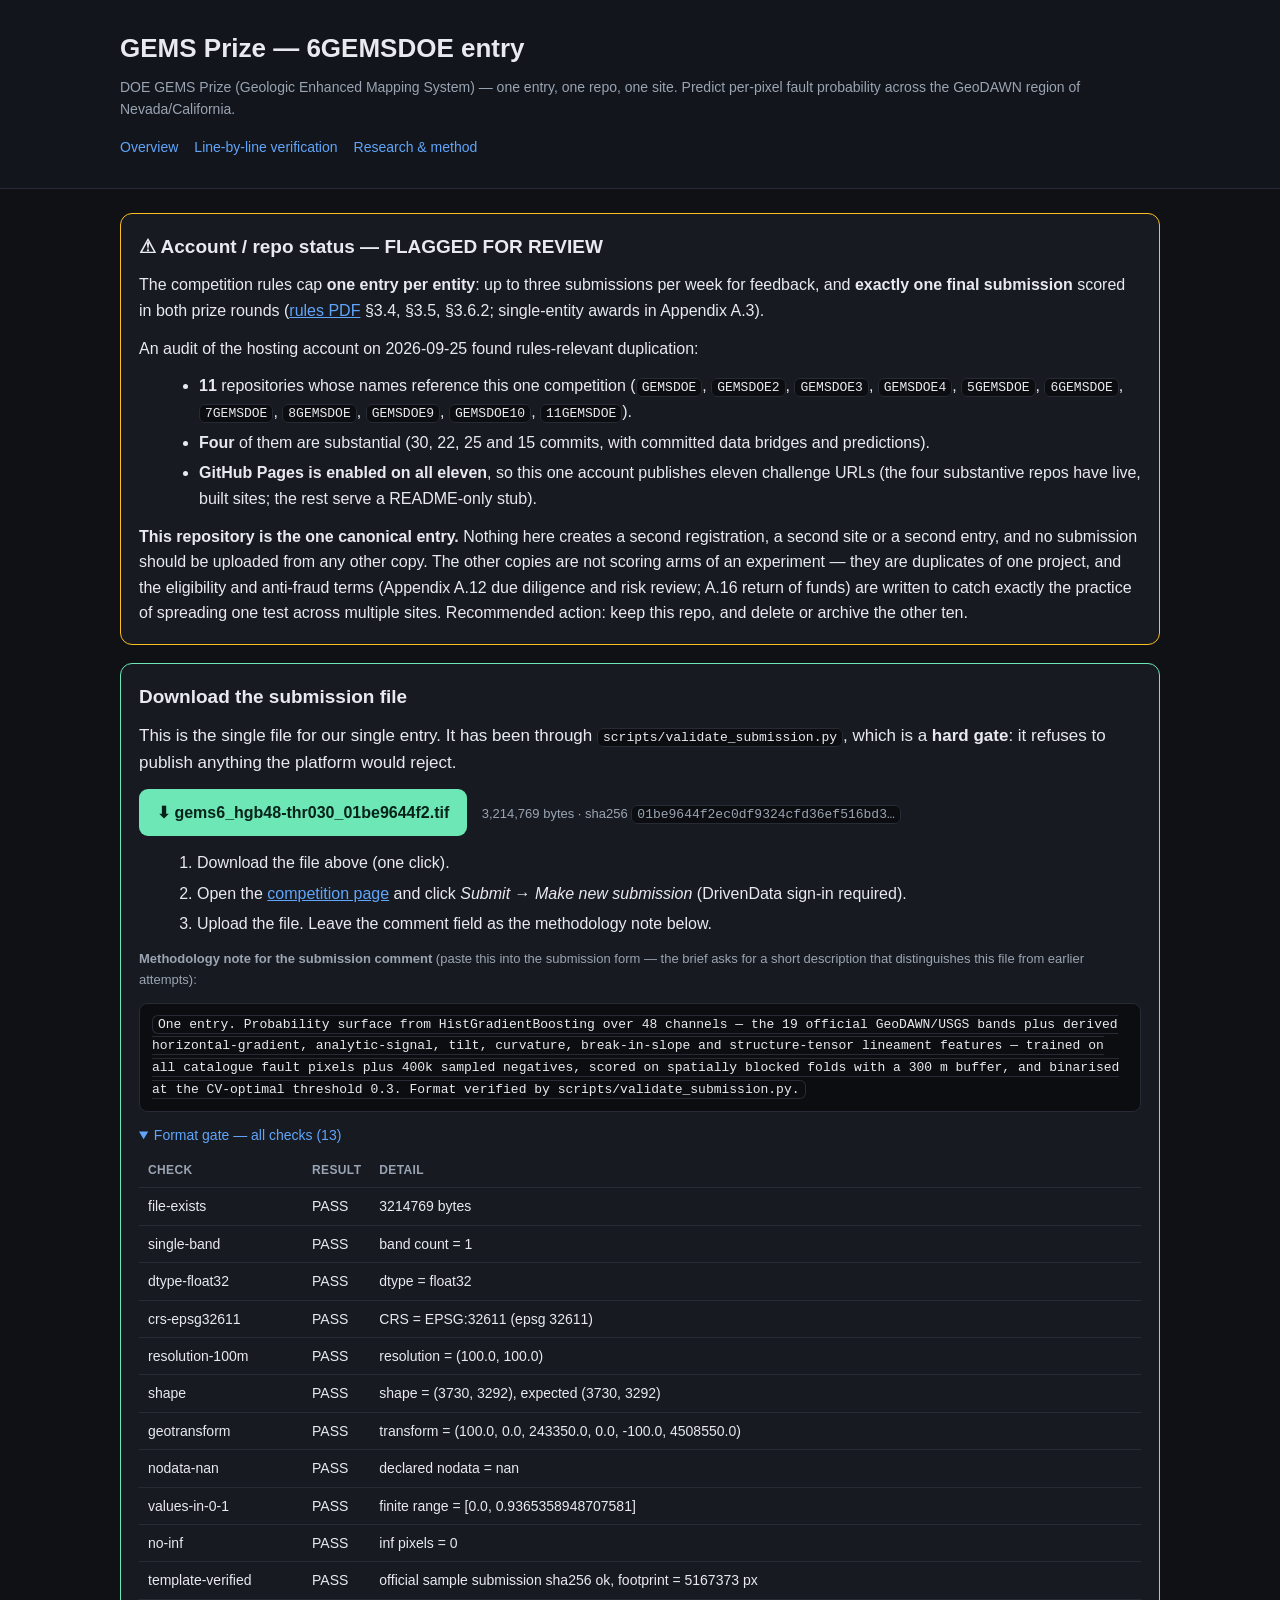
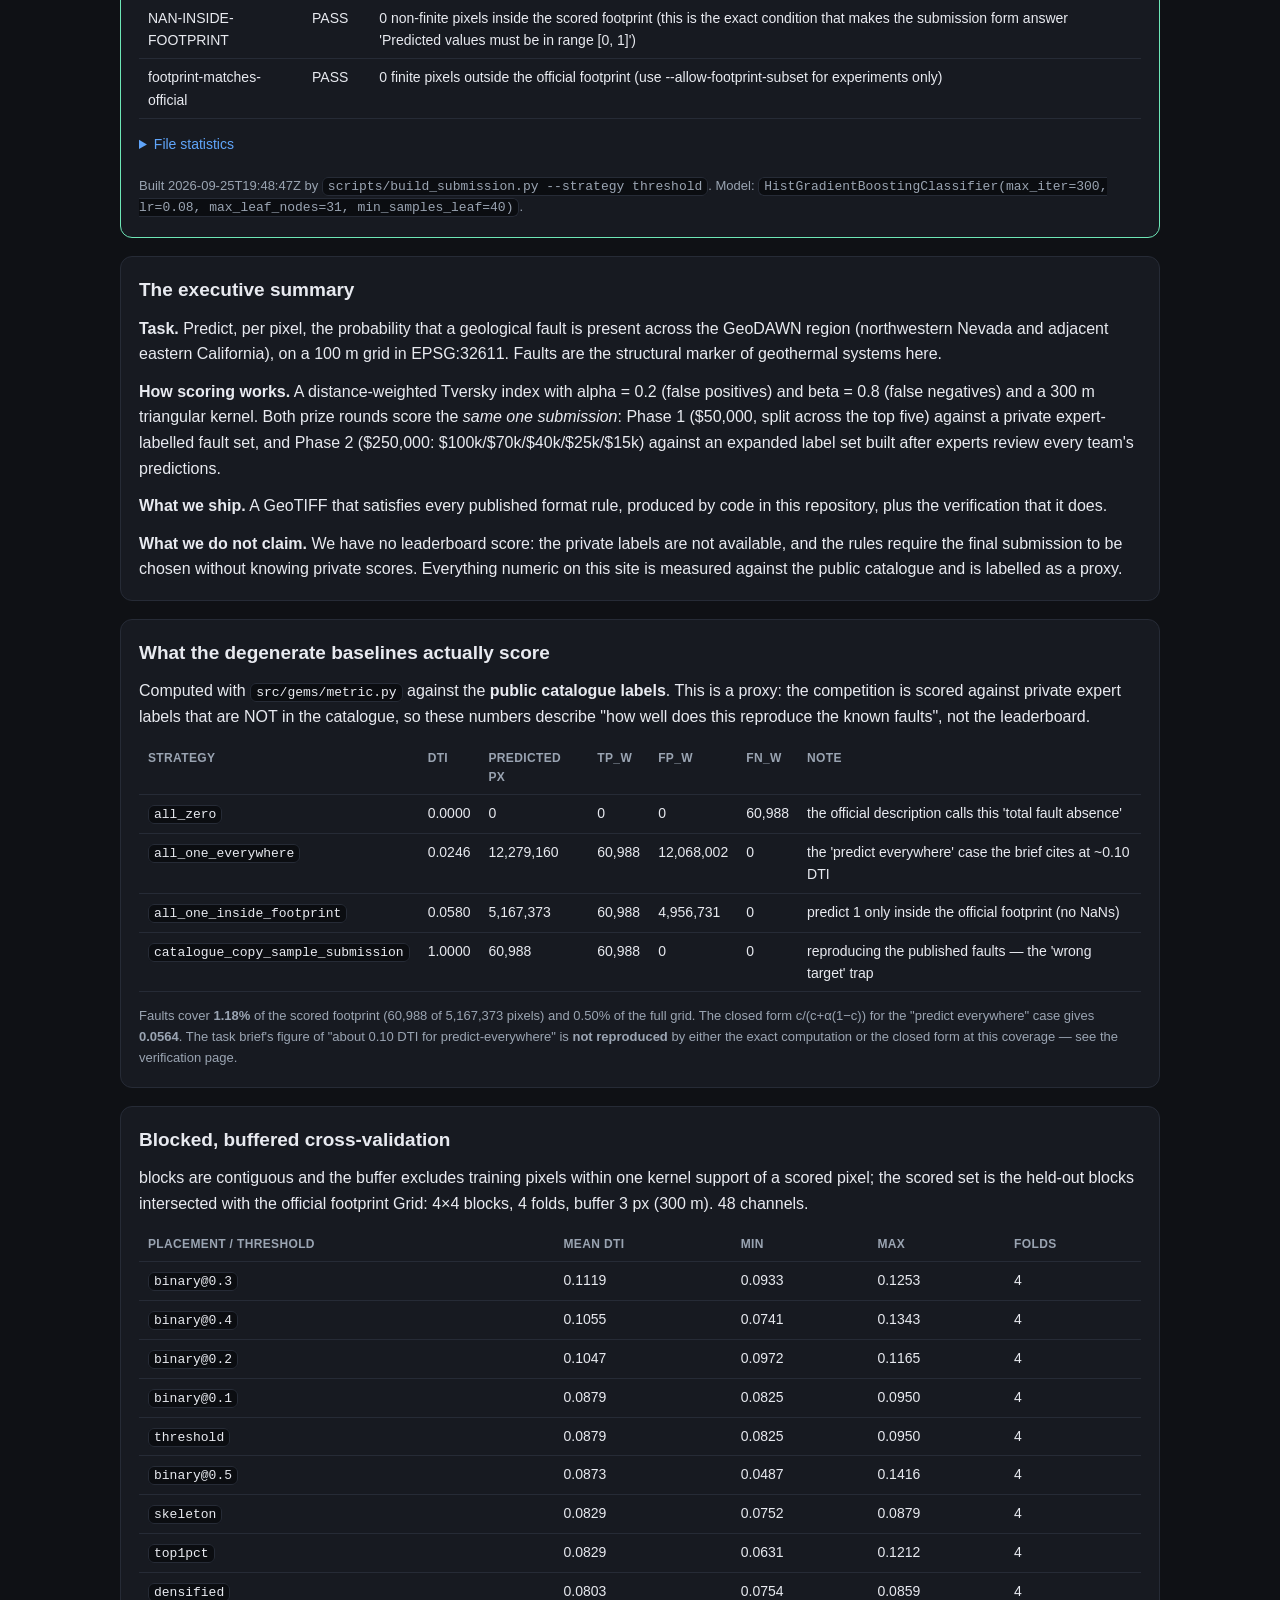
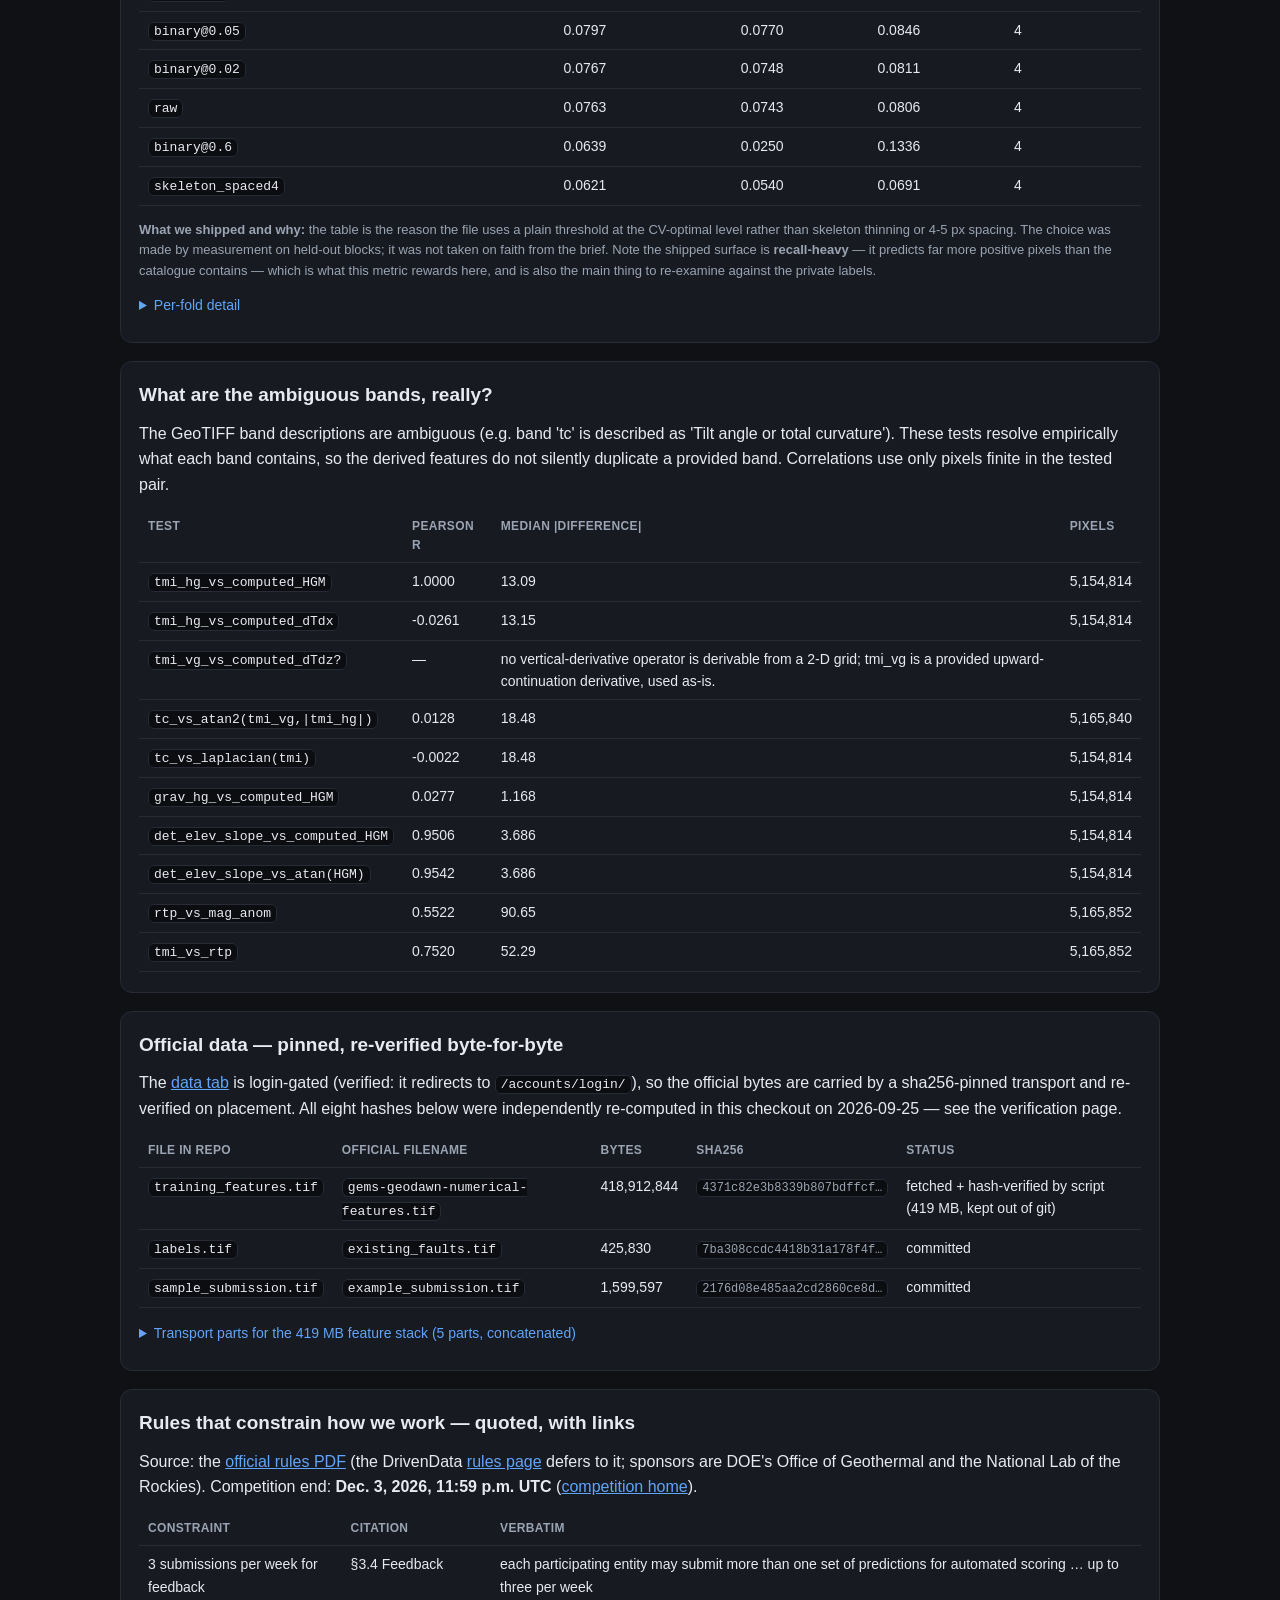
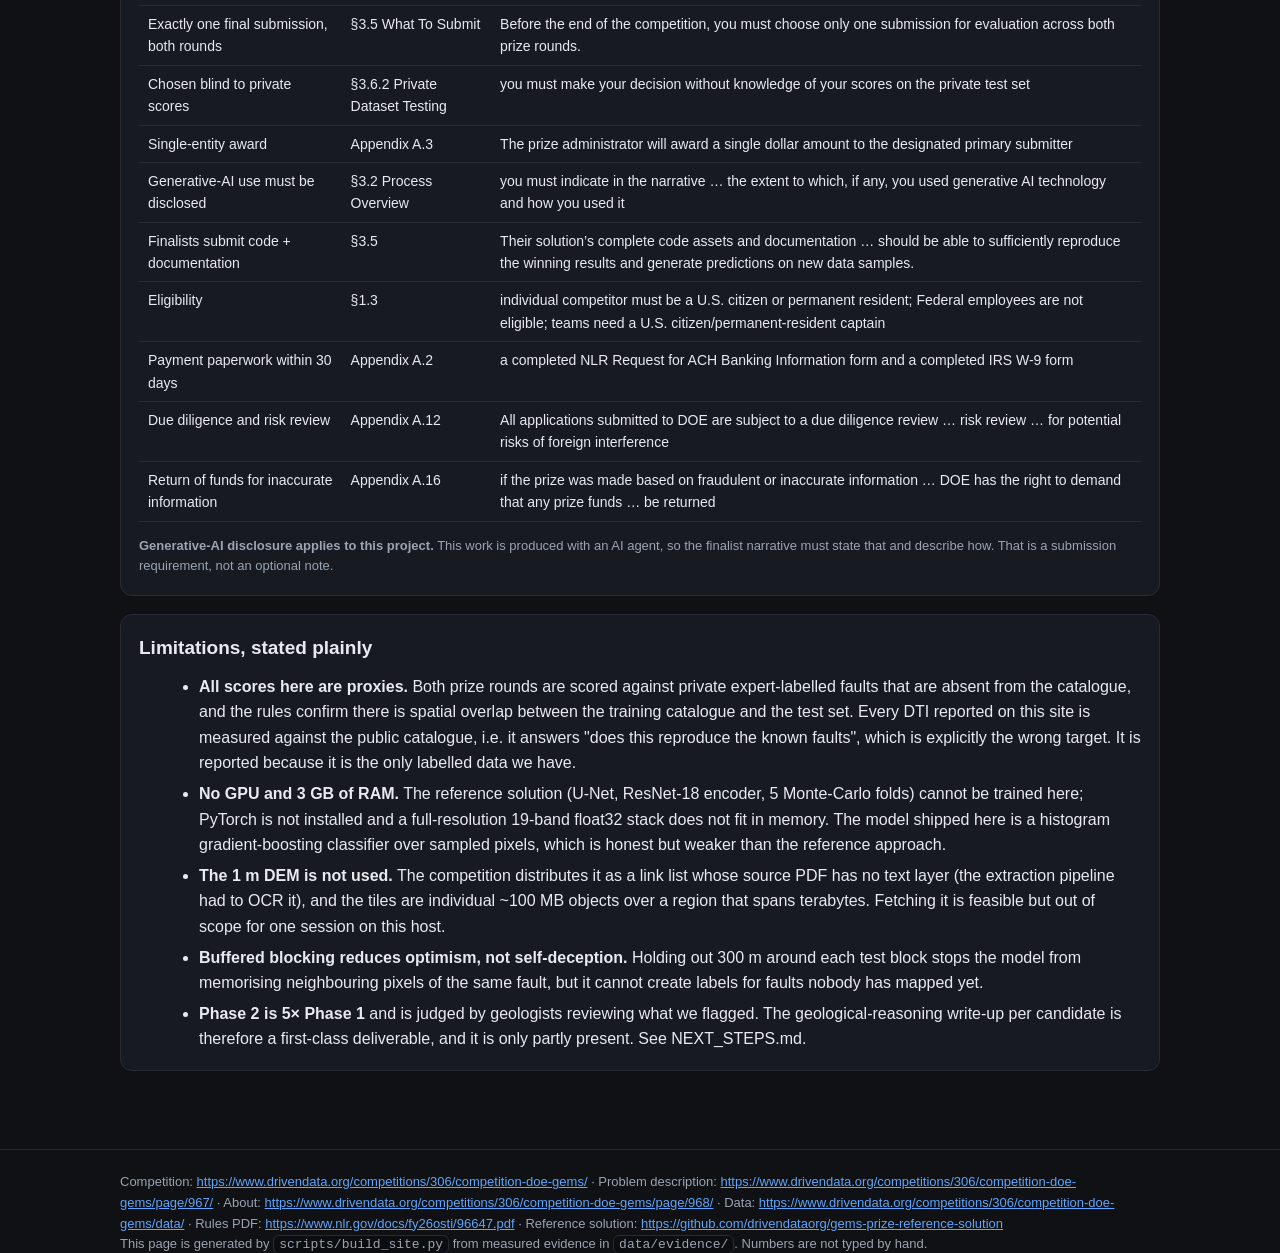
==== index.html @ 50b190d0 "Build the single canonical GEMS entry: gate, metric, features, submission, site Everything here is m" ====
<!doctype html>
<html lang="en"><head><meta charset="utf-8">
<meta name="viewport" content="width=device-width,initial-scale=1">
<title>GEMS Prize — 6GEMSDOE entry</title>
<link rel="stylesheet" href="assets/style.css">
</head><body>
<header><div class="wrap">
<h1>GEMS Prize — 6GEMSDOE entry</h1>
<div class="sub">DOE GEMS Prize (Geologic Enhanced Mapping System) —
one entry, one repo, one site. Predict per-pixel fault probability across the
GeoDAWN region of Nevada/California.</div>
<nav><a href="index.html" class="on">Overview</a><a href="verification.html">Line-by-line verification</a><a href="research.html">Research & method</a></nav>
</div></header>
<main><div class="wrap">

<div class="card flag">
  <h2>⚠ Account / repo status — FLAGGED FOR REVIEW</h2>
  <p>The competition rules cap <strong>one entry per entity</strong>: up to three
  submissions per week for feedback, and <strong>exactly one final submission</strong>
  scored in both prize rounds
  (<a href="https://www.nlr.gov/docs/fy26osti/96647.pdf">rules PDF</a> §3.4, §3.5,
  §3.6.2; single-entity awards in Appendix A.3).</p>
  <p>An audit of the hosting account on 2026-09-25 found rules-relevant duplication:</p>
  <ul>
    <li><strong>11</strong> repositories whose names reference this one competition
      (<code>GEMSDOE</code>, <code>GEMSDOE2</code>, <code>GEMSDOE3</code>,
      <code>GEMSDOE4</code>, <code>5GEMSDOE</code>, <code>6GEMSDOE</code>,
      <code>7GEMSDOE</code>, <code>8GEMSDOE</code>, <code>GEMSDOE9</code>,
      <code>GEMSDOE10</code>, <code>11GEMSDOE</code>).</li>
    <li><strong>Four</strong> of them are substantial (30, 22, 25 and 15 commits, with
      committed data bridges and predictions).</li>
    <li><strong>GitHub Pages is enabled on all eleven</strong>, so this one account
      publishes eleven challenge URLs (the four substantive repos have live, built
      sites; the rest serve a README-only stub).</li>
  </ul>
  <p><strong>This repository is the one canonical entry.</strong> Nothing here creates
  a second registration, a second site or a second entry, and no submission should be
  uploaded from any other copy. The other copies are not scoring arms of an experiment
  — they are duplicates of one project, and the eligibility and anti-fraud terms
  (Appendix A.12 due diligence and risk review; A.16 return of funds) are written to
  catch exactly the practice of spreading one test across multiple sites. Recommended
  action: keep this repo, and delete or archive the other ten.</p>
</div>
<div class="card hero-card">
  <h2>Download the submission file</h2>
  <p class="lead">This is the single file for our single entry. It has been through
  <code>scripts/validate_submission.py</code>, which is a <strong>hard gate</strong>:
  it refuses to publish anything the platform would reject.</p>
  <p class="file">
    <a class="download" href="downloads/gems6_hgb48-thr030_01be9644f2.tif" download>⬇ gems6_hgb48-thr030_01be9644f2.tif</a>
    <span class="meta">3,214,769 bytes · sha256 <code>01be9644f2ec0df9324cfd36ef516bd3…</code></span>
  </p>
  <ol class="steps">
    <li>Download the file above (one click).</li>
    <li>Open the <a href="https://www.drivendata.org/competitions/306/competition-doe-gems/" rel="noopener">competition page</a> and click
        <em>Submit</em> → <em>Make new submission</em> (DrivenData sign-in required).</li>
    <li>Upload the file. Leave the comment field as the methodology note below.</li>
  </ol>
  <p class="note"><strong>Methodology note for the submission comment</strong> (paste
    this into the submission form — the brief asks for a short description that
    distinguishes this file from earlier attempts):</p>
  <p class="methodnote"><code>One entry. Probability surface from
    HistGradientBoosting over 48 channels — the 19 official
    GeoDAWN/USGS bands plus derived horizontal-gradient, analytic-signal, tilt,
    curvature, break-in-slope and structure-tensor lineament features — trained on all
    catalogue fault pixels plus 400k sampled negatives, scored on spatially blocked
    folds with a 300 m buffer, and binarised at the CV-optimal threshold
    0.3. Format verified by scripts/validate_submission.py.</code></p>
  <details open><summary>Format gate — all checks (13)</summary>
    <table class=""><thead><tr><th>Check</th><th>Result</th><th>Detail</th></tr></thead><tbody><tr><td>file-exists</td><td>PASS</td><td>3214769 bytes</td></tr><tr><td>single-band</td><td>PASS</td><td>band count = 1</td></tr><tr><td>dtype-float32</td><td>PASS</td><td>dtype = float32</td></tr><tr><td>crs-epsg32611</td><td>PASS</td><td>CRS = EPSG:32611 (epsg 32611)</td></tr><tr><td>resolution-100m</td><td>PASS</td><td>resolution = (100.0, 100.0)</td></tr><tr><td>shape</td><td>PASS</td><td>shape = (3730, 3292), expected (3730, 3292)</td></tr><tr><td>geotransform</td><td>PASS</td><td>transform = (100.0, 0.0, 243350.0, 0.0, -100.0, 4508550.0)</td></tr><tr><td>nodata-nan</td><td>PASS</td><td>declared nodata = nan</td></tr><tr><td>values-in-0-1</td><td>PASS</td><td>finite range = [0.0, 0.9365358948707581]</td></tr><tr><td>no-inf</td><td>PASS</td><td>inf pixels = 0</td></tr><tr><td>template-verified</td><td>PASS</td><td>official sample submission sha256 ok, footprint = 5167373 px</td></tr><tr><td>NAN-INSIDE-FOOTPRINT</td><td>PASS</td><td>0 non-finite pixels inside the scored footprint (this is the exact condition that makes the submission form answer &#x27;Predicted values must be in range [0, 1]&#x27;)</td></tr><tr><td>footprint-matches-official</td><td>PASS</td><td>0 finite pixels outside the official footprint (use --allow-footprint-subset for experiments only)</td></tr></tbody></table>
  </details>
  <details><summary>File statistics</summary><table class=""><thead><tr><th>Statistic</th><th>Value</th></tr></thead><tbody><tr><td>total pixels</td><td>12279160</td></tr><tr><td>finite pixels</td><td>5167373</td></tr><tr><td>nan pixels</td><td>7111787</td></tr><tr><td>inf pixels</td><td>0</td></tr><tr><td>finite min</td><td>0.0</td></tr><tr><td>finite max</td><td>0.9365358948707581</td></tr><tr><td>positive pixels</td><td>370752</td></tr><tr><td>nan inside footprint</td><td>0</td></tr><tr><td>finite outside footprint</td><td>0</td></tr></tbody></table></details>
  <p class="note">Built 2026-09-25T19:48:47Z by
     <code>scripts/build_submission.py --strategy threshold</code>.
     Model: <code>HistGradientBoostingClassifier(max_iter=300, lr=0.08, max_leaf_nodes=31, min_samples_leaf=40)</code>.</p>
</div>
<div class="card">
  <h2>The executive summary</h2>
  <p><strong>Task.</strong> Predict, per pixel, the probability that a geological
  fault is present across the GeoDAWN region (northwestern Nevada and adjacent
  eastern California), on a 100 m grid in EPSG:32611. Faults are the structural
  marker of geothermal systems here.</p>
  <p><strong>How scoring works.</strong> A distance-weighted Tversky index with
  alpha = 0.2 (false positives) and beta = 0.8 (false negatives) and a 300 m
  triangular kernel. Both prize rounds score the <em>same one submission</em>:
  Phase 1 ($50,000, split across the top five) against a private expert-labelled
  fault set, and Phase 2 ($250,000: $100k/$70k/$40k/$25k/$15k) against an expanded
  label set built after experts review every team's predictions.</p>
  <p><strong>What we ship.</strong> A GeoTIFF that satisfies every published format
  rule, produced by code in this repository, plus the verification that it does.</p>
  <p><strong>What we do not claim.</strong> We have no leaderboard score: the
  private labels are not available, and the rules require the final submission to be
  chosen without knowing private scores. Everything numeric on this site is measured
  against the public catalogue and is labelled as a proxy.</p>
</div>
<div class="card">
  <h2>What the degenerate baselines actually score</h2>
  <p>Computed with <code>src/gems/metric.py</code> against the <strong>public
  catalogue labels</strong>. This is a proxy: the competition is scored against
  private expert labels that are NOT in the catalogue, so these numbers describe
  "how well does this reproduce the known faults", not the leaderboard.</p>
  <table class=""><thead><tr><th>Strategy</th><th>DTI</th><th>Predicted px</th><th>TP_w</th><th>FP_w</th><th>FN_w</th><th>Note</th></tr></thead><tbody><tr><td><code>all_zero</code></td><td>0.0000</td><td>0</td><td>0</td><td>0</td><td>60,988</td><td>the official description calls this &#x27;total fault absence&#x27;</td></tr><tr><td><code>all_one_everywhere</code></td><td>0.0246</td><td>12,279,160</td><td>60,988</td><td>12,068,002</td><td>0</td><td>the &#x27;predict everywhere&#x27; case the brief cites at ~0.10 DTI</td></tr><tr><td><code>all_one_inside_footprint</code></td><td>0.0580</td><td>5,167,373</td><td>60,988</td><td>4,956,731</td><td>0</td><td>predict 1 only inside the official footprint (no NaNs)</td></tr><tr><td><code>catalogue_copy_sample_submission</code></td><td>1.0000</td><td>60,988</td><td>60,988</td><td>0</td><td>0</td><td>reproducing the published faults — the &#x27;wrong target&#x27; trap</td></tr></tbody></table>
  <p class="note">Faults cover <strong>1.18%</strong> of the
  scored footprint (60,988 of 5,167,373 pixels)
  and 0.50% of the full grid.
  The closed form c/(c+α(1−c)) for the "predict everywhere" case gives <strong>0.0564</strong>.
  The task brief's figure of "about 0.10 DTI for predict-everywhere" is
  <strong>not reproduced</strong> by either the exact computation or the closed
  form at this coverage — see the verification page.</p>
</div>
<div class="card">
  <h2>Blocked, buffered cross-validation</h2>
  <p>blocks are contiguous and the buffer excludes training pixels within one kernel support of a scored pixel; the scored set is the held-out blocks intersected with the official footprint Grid: 4×4 blocks,
  4 folds, buffer 3 px
  (300 m). 48 channels.</p>
  <table class=""><thead><tr><th>Placement / threshold</th><th>mean DTI</th><th>min</th><th>max</th><th>folds</th></tr></thead><tbody><tr><td><code>binary@0.3</code></td><td>0.1119</td><td>0.0933</td><td>0.1253</td><td>4</td></tr><tr><td><code>binary@0.4</code></td><td>0.1055</td><td>0.0741</td><td>0.1343</td><td>4</td></tr><tr><td><code>binary@0.2</code></td><td>0.1047</td><td>0.0972</td><td>0.1165</td><td>4</td></tr><tr><td><code>binary@0.1</code></td><td>0.0879</td><td>0.0825</td><td>0.0950</td><td>4</td></tr><tr><td><code>threshold</code></td><td>0.0879</td><td>0.0825</td><td>0.0950</td><td>4</td></tr><tr><td><code>binary@0.5</code></td><td>0.0873</td><td>0.0487</td><td>0.1416</td><td>4</td></tr><tr><td><code>skeleton</code></td><td>0.0829</td><td>0.0752</td><td>0.0879</td><td>4</td></tr><tr><td><code>top1pct</code></td><td>0.0829</td><td>0.0631</td><td>0.1212</td><td>4</td></tr><tr><td><code>densified</code></td><td>0.0803</td><td>0.0754</td><td>0.0859</td><td>4</td></tr><tr><td><code>binary@0.05</code></td><td>0.0797</td><td>0.0770</td><td>0.0846</td><td>4</td></tr><tr><td><code>binary@0.02</code></td><td>0.0767</td><td>0.0748</td><td>0.0811</td><td>4</td></tr><tr><td><code>raw</code></td><td>0.0763</td><td>0.0743</td><td>0.0806</td><td>4</td></tr><tr><td><code>binary@0.6</code></td><td>0.0639</td><td>0.0250</td><td>0.1336</td><td>4</td></tr><tr><td><code>skeleton_spaced4</code></td><td>0.0621</td><td>0.0540</td><td>0.0691</td><td>4</td></tr></tbody></table>
  <p class="note"><strong>What we shipped and why:</strong> the table is the reason
  the file uses a plain threshold at the CV-optimal level rather than skeleton
  thinning or 4-5 px spacing. The choice was made by measurement on held-out blocks;
  it was not taken on faith from the brief. Note the shipped surface is
  <strong>recall-heavy</strong> — it predicts far more positive pixels than the
  catalogue contains — which is what this metric rewards here, and is also the main
  thing to re-examine against the private labels.</p>
  <details><summary>Per-fold detail</summary>
  <table class=""><thead><tr><th>Fold</th><th>Train positives</th><th>Scored px</th><th>Scored positives</th><th>Best DTI</th><th>Seconds</th></tr></thead><tbody><tr><td>0</td><td>48,484</td><td>929,173</td><td>12,426</td><td>0.1059</td><td>71.1</td></tr><tr><td>1</td><td>34,354</td><td>2,083,992</td><td>26,366</td><td>0.0984</td><td>83.8</td></tr><tr><td>2</td><td>43,950</td><td>1,519,181</td><td>16,847</td><td>0.1253</td><td>76.9</td></tr><tr><td>3</td><td>55,612</td><td>635,027</td><td>5,349</td><td>0.1416</td><td>58.9</td></tr></tbody></table>
  </details>
</div>
<div class="card">
  <h2>What are the ambiguous bands, really?</h2>
  <p>The GeoTIFF band descriptions are ambiguous (e.g. band &#x27;tc&#x27; is described as &#x27;Tilt angle or total curvature&#x27;). These tests resolve empirically what each band contains, so the derived features do not silently duplicate a provided band. Correlations use only pixels finite in the tested pair.</p>
  <table class=""><thead><tr><th>Test</th><th>Pearson r</th><th>Median |difference|</th><th>Pixels</th></tr></thead><tbody><tr><td><code>tmi_hg_vs_computed_HGM</code></td><td>1.0000</td><td>13.09</td><td>5,154,814</td></tr><tr><td><code>tmi_hg_vs_computed_dTdx</code></td><td>-0.0261</td><td>13.15</td><td>5,154,814</td></tr><tr><td><code>tmi_vg_vs_computed_dTdz?</code></td><td>—</td><td>no vertical-derivative operator is derivable from a 2-D grid; tmi_vg is a provided upward-continuation derivative, used as-is.</td><td></td></tr><tr><td><code>tc_vs_atan2(tmi_vg,|tmi_hg|)</code></td><td>0.0128</td><td>18.48</td><td>5,165,840</td></tr><tr><td><code>tc_vs_laplacian(tmi)</code></td><td>-0.0022</td><td>18.48</td><td>5,154,814</td></tr><tr><td><code>grav_hg_vs_computed_HGM</code></td><td>0.0277</td><td>1.168</td><td>5,154,814</td></tr><tr><td><code>det_elev_slope_vs_computed_HGM</code></td><td>0.9506</td><td>3.686</td><td>5,154,814</td></tr><tr><td><code>det_elev_slope_vs_atan(HGM)</code></td><td>0.9542</td><td>3.686</td><td>5,154,814</td></tr><tr><td><code>rtp_vs_mag_anom</code></td><td>0.5522</td><td>90.65</td><td>5,165,852</td></tr><tr><td><code>tmi_vs_rtp</code></td><td>0.7520</td><td>52.29</td><td>5,165,852</td></tr></tbody></table>
</div>
<div class="card">
  <h2>Official data — pinned, re-verified byte-for-byte</h2>
  <p>The <a href="https://www.drivendata.org/competitions/306/competition-doe-gems/data/" rel="noopener">data tab</a> is login-gated (verified:
  it redirects to <code>/accounts/login/</code>), so the official bytes are carried
  by a sha256-pinned transport and re-verified on placement. All eight hashes below
  were independently re-computed in this checkout on 2026-09-25 — see the
  verification page.</p>
  <table class=""><thead><tr><th>File in repo</th><th>Official filename</th><th>Bytes</th><th>sha256</th><th>Status</th></tr></thead><tbody><tr><td><code>training_features.tif</code></td><td><code>gems-geodawn-numerical-features.tif</code></td><td>418,912,844</td><td><code class='hash'>4371c82e3b8339b807bdffcf…</code></td><td>fetched + hash-verified by script (419 MB, kept out of git)</td></tr><tr><td><code>labels.tif</code></td><td><code>existing_faults.tif</code></td><td>425,830</td><td><code class='hash'>7ba308ccdc4418b31a178f4f…</code></td><td>committed</td></tr><tr><td><code>sample_submission.tif</code></td><td><code>example_submission.tif</code></td><td>1,599,597</td><td><code class='hash'>2176d08e485aa2cd2860ce8d…</code></td><td>committed</td></tr></tbody></table>
  <details><summary>Transport parts for the 419 MB feature stack (5 parts, concatenated)</summary>
    <ul><li><code>part-000</code> 94,371,840 B <code class='hash'>0a330f8951af6c92…</code></li><li><code>part-001</code> 94,371,840 B <code class='hash'>3c98037b2c997e3b…</code></li><li><code>part-002</code> 94,371,840 B <code class='hash'>c375c4dbc40c59bb…</code></li><li><code>part-003</code> 94,371,840 B <code class='hash'>b164159e6d0cb259…</code></li><li><code>part-004</code> 41,425,484 B <code class='hash'>fa0a6f9c936fac1d…</code></li></ul>
  </details>
</div>
<div class="card">
  <h2>Rules that constrain how we work — quoted, with links</h2>
  <p>Source: the <a href="https://www.nlr.gov/docs/fy26osti/96647.pdf" rel="noopener">official rules PDF</a>
  (the DrivenData <a href="https://www.drivendata.org/competitions/306/competition-doe-gems/rules/" rel="noopener">rules page</a> defers to it;
  sponsors are DOE's Office of Geothermal and the National Lab of the Rockies).
  Competition end: <strong>Dec. 3, 2026, 11:59 p.m. UTC</strong>
  (<a href="https://www.drivendata.org/competitions/306/competition-doe-gems/" rel="noopener">competition home</a>).</p>
  <table class=""><thead><tr><th>Constraint</th><th>Citation</th><th>Verbatim</th></tr></thead><tbody><tr><td>3 submissions per week for feedback</td><td>§3.4 Feedback</td><td>each participating entity may submit more than one set of predictions for automated scoring … up to three per week</td></tr><tr><td>Exactly one final submission, both rounds</td><td>§3.5 What To Submit</td><td>Before the end of the competition, you must choose only one submission for evaluation across both prize rounds.</td></tr><tr><td>Chosen blind to private scores</td><td>§3.6.2 Private Dataset Testing</td><td>you must make your decision without knowledge of your scores on the private test set</td></tr><tr><td>Single-entity award</td><td>Appendix A.3</td><td>The prize administrator will award a single dollar amount to the designated primary submitter</td></tr><tr><td>Generative-AI use must be disclosed</td><td>§3.2 Process Overview</td><td>you must indicate in the narrative … the extent to which, if any, you used generative AI technology and how you used it</td></tr><tr><td>Finalists submit code + documentation</td><td>§3.5</td><td>Their solution’s complete code assets and documentation … should be able to sufficiently reproduce the winning results and generate predictions on new data samples.</td></tr><tr><td>Eligibility</td><td>§1.3</td><td>individual competitor must be a U.S. citizen or permanent resident; Federal employees are not eligible; teams need a U.S. citizen/permanent-resident captain</td></tr><tr><td>Payment paperwork within 30 days</td><td>Appendix A.2</td><td>a completed NLR Request for ACH Banking Information form and a completed IRS W-9 form</td></tr><tr><td>Due diligence and risk review</td><td>Appendix A.12</td><td>All applications submitted to DOE are subject to a due diligence review … risk review … for potential risks of foreign interference</td></tr><tr><td>Return of funds for inaccurate information</td><td>Appendix A.16</td><td>if the prize was made based on fraudulent or inaccurate information … DOE has the right to demand that any prize funds … be returned</td></tr></tbody></table>
  <p class="note"><strong>Generative-AI disclosure applies to this project.</strong>
  This work is produced with an AI agent, so the finalist narrative must state that and
  describe how. That is a submission requirement, not an optional note.</p>
</div>
<div class="card">
  <h2>Limitations, stated plainly</h2>
  <ul>
    <li><strong>All scores here are proxies.</strong> Both prize rounds are scored
      against private expert-labelled faults that are absent from the catalogue, and
      the rules confirm there is spatial overlap between the training catalogue and the
      test set. Every DTI reported on this site is measured against the public
      catalogue, i.e. it answers "does this reproduce the known faults", which is
      explicitly the wrong target. It is reported because it is the only labelled data
      we have.</li>
    <li><strong>No GPU and 3 GB of RAM.</strong> The reference solution (U-Net,
      ResNet-18 encoder, 5 Monte-Carlo folds) cannot be trained here; PyTorch is not
      installed and a full-resolution 19-band float32 stack does not fit in memory.
      The model shipped here is a histogram gradient-boosting classifier over
      sampled pixels, which is honest but weaker than the reference approach.</li>
    <li><strong>The 1 m DEM is not used.</strong> The competition distributes it as a
      link list whose source PDF has no text layer (the extraction pipeline had to OCR
      it), and the tiles are individual ~100 MB objects over a region that spans
      terabytes. Fetching it is feasible but out of scope for one session on this host.</li>
    <li><strong>Buffered blocking reduces optimism, not self-deception.</strong>
      Holding out 300 m around each test block stops the model from memorising
      neighbouring pixels of the same fault, but it cannot create labels for faults
      nobody has mapped yet.</li>
    <li><strong>Phase 2 is 5× Phase 1</strong> and is judged by geologists reviewing
      what we flagged. The geological-reasoning write-up per candidate is therefore a
      first-class deliverable, and it is only partly present. See NEXT_STEPS.md.</li>
  </ul>
</div>
</div></main>
<footer><div class="wrap">
Competition: <a href="https://www.drivendata.org/competitions/306/competition-doe-gems/" rel="noopener">https://www.drivendata.org/competitions/306/competition-doe-gems/</a> · Problem description: <a href="https://www.drivendata.org/competitions/306/competition-doe-gems/page/967/" rel="noopener">https://www.drivendata.org/competitions/306/competition-doe-gems/page/967/</a> ·
About: <a href="https://www.drivendata.org/competitions/306/competition-doe-gems/page/968/" rel="noopener">https://www.drivendata.org/competitions/306/competition-doe-gems/page/968/</a> · Data: <a href="https://www.drivendata.org/competitions/306/competition-doe-gems/data/" rel="noopener">https://www.drivendata.org/competitions/306/competition-doe-gems/data/</a> ·
Rules PDF: <a href="https://www.nlr.gov/docs/fy26osti/96647.pdf" rel="noopener">https://www.nlr.gov/docs/fy26osti/96647.pdf</a> ·
Reference solution: <a href="https://github.com/drivendataorg/gems-prize-reference-solution" rel="noopener">https://github.com/drivendataorg/gems-prize-reference-solution</a>
<p>This page is generated by <code>scripts/build_site.py</code> from measured
evidence in <code>data/evidence/</code>. Numbers are not typed by hand.</p>
</div></footer></body></html>
---- assets/style.css ----
:root{--bg:#0f1115;--fg:#e8eaf0;--mut:#9aa4b2;--card:#171a21;--line:#262b36;
--acc:#6ee7b7;--acc2:#60a5fa;--warn:#fbbf24;--bad:#f87171}
*{box-sizing:border-box}
body{margin:0;background:var(--bg);color:var(--fg);font:16px/1.6 -apple-system,
BlinkMacSystemFont,"Segoe UI",Roboto,Helvetica,Arial,sans-serif}
header{padding:28px 20px;border-bottom:1px solid var(--line);background:#12151b}
.wrap{max-width:1080px;margin:0 auto;padding:0 20px}
h1{margin:0 0 6px;font-size:26px}
h2{font-size:19px;margin:0 0 10px}
h3{font-size:16px;margin:0 0 8px}
p{margin:0 0 12px}
.sub{color:var(--mut);font-size:14px}
nav a{color:var(--acc2);text-decoration:none;margin-right:16px;font-size:14px}
nav{margin-top:14px}
main{padding:24px 0 60px}
.card{background:var(--card);border:1px solid var(--line);border-radius:12px;
padding:18px 18px 6px;margin:0 0 18px}
.card.flag{border-color:var(--warn)}
.card.warn{border-color:var(--warn)}
.hero-card{border-color:var(--acc)}
.lead{font-size:17px}
a{color:var(--acc2)}
code{background:#0b0d11;border:1px solid var(--line);border-radius:6px;
padding:1px 5px;font-size:13px}
code.hash{font-size:12px;color:var(--mut)}
table{width:100%;border-collapse:collapse;margin:8px 0 14px;font-size:14px}
th,td{text-align:left;padding:7px 9px;border-bottom:1px solid var(--line);
vertical-align:top}
th{color:var(--mut);font-weight:600;font-size:12px;text-transform:uppercase;
letter-spacing:.03em}
tr:hover td{background:#1b1f27}
.download{display:inline-block;background:var(--acc);color:#06231a;font-weight:700;
padding:11px 18px;border-radius:9px;text-decoration:none;font-size:16px}
.download:hover{filter:brightness(1.08)}
.file{margin:10px 0 14px}
.meta{color:var(--mut);font-size:13px;margin-left:10px}
.steps{margin:0 0 12px 18px}
.steps li{margin:5px 0}
.note{color:var(--mut);font-size:13px}
.methodnote{background:#0b0d11;border:1px solid var(--line);border-radius:8px;
padding:10px 12px;font-size:13px}
details{margin:10px 0 14px}
summary{cursor:pointer;color:var(--acc2);font-size:14px;margin-bottom:6px}
ul{margin:0 0 12px 20px}
li{margin:5px 0}
footer{border-top:1px solid var(--line);padding:22px 20px;color:var(--mut);
font-size:13px}
.grid{display:grid;grid-template-columns:1fr 1fr;gap:18px}
@media(max-width:760px){.grid{grid-template-columns:1fr}}
.flagp{color:var(--warn)}
.ok{color:var(--acc)}
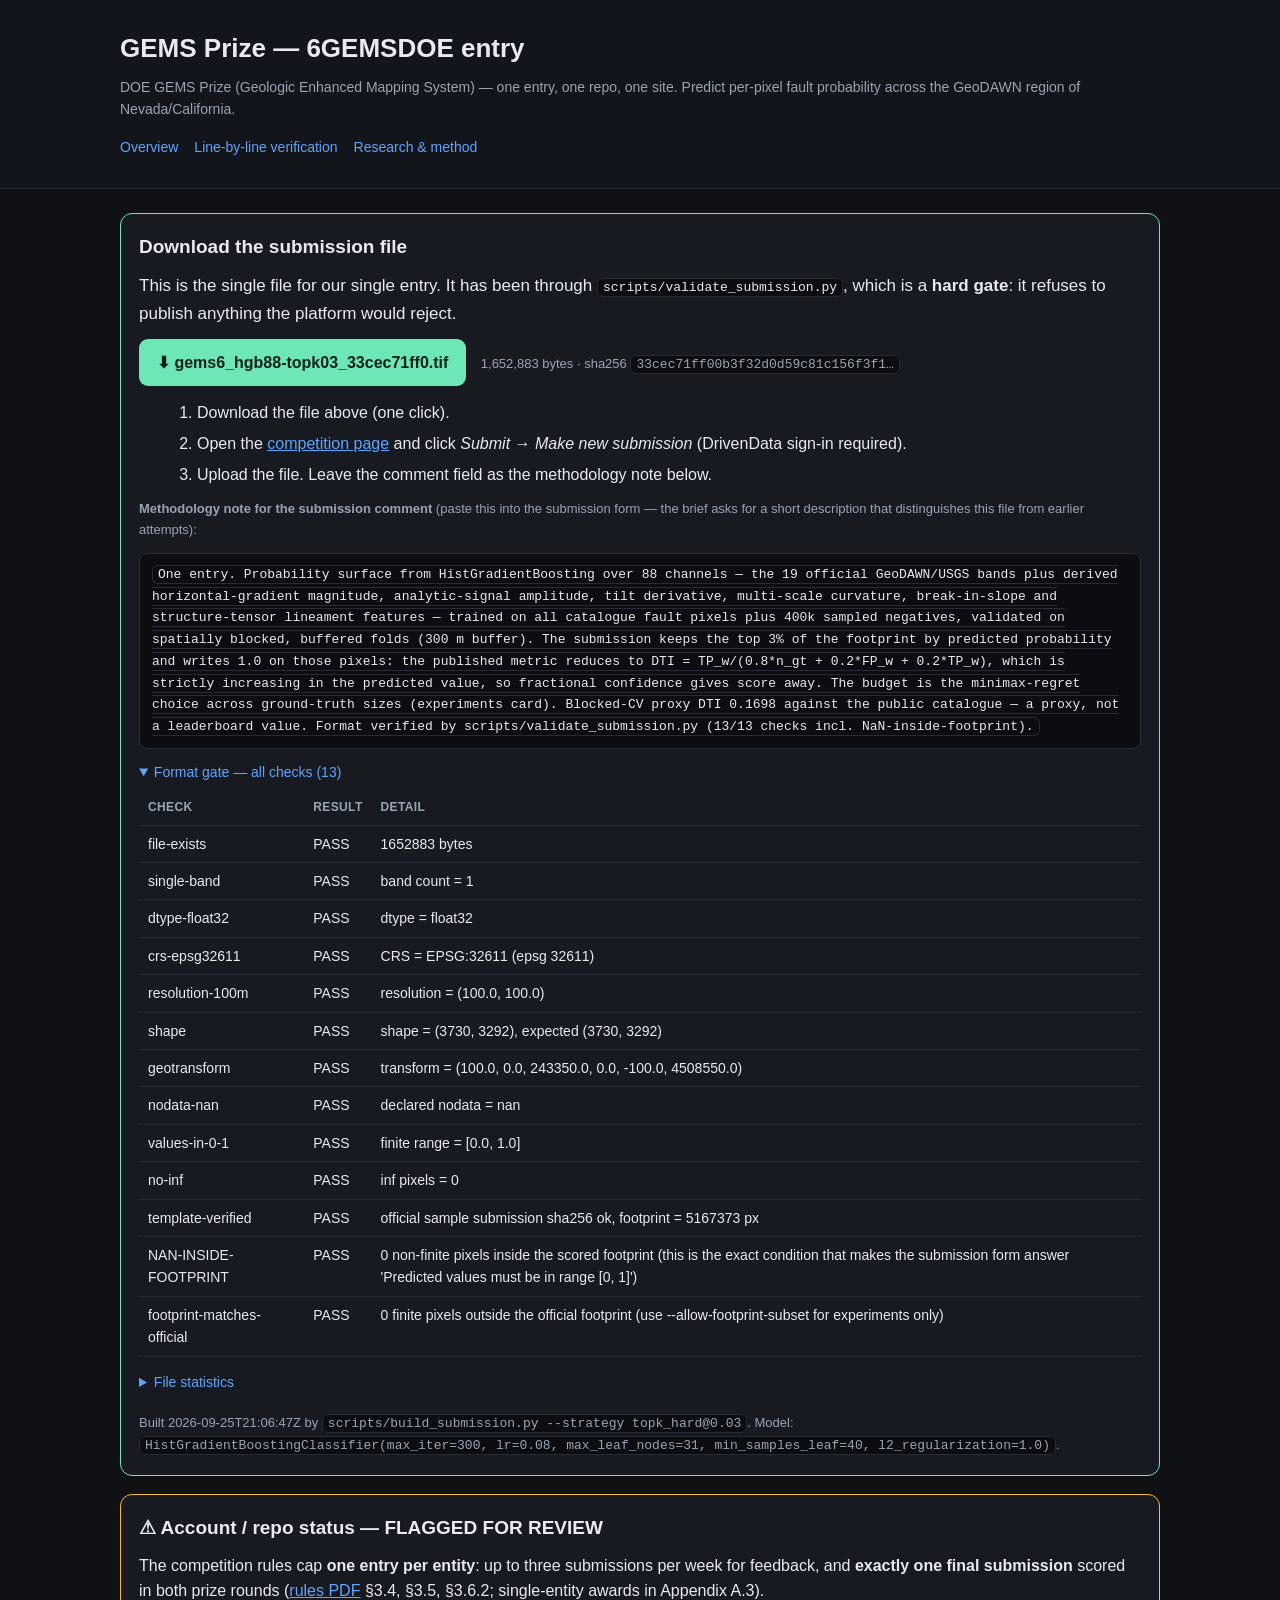
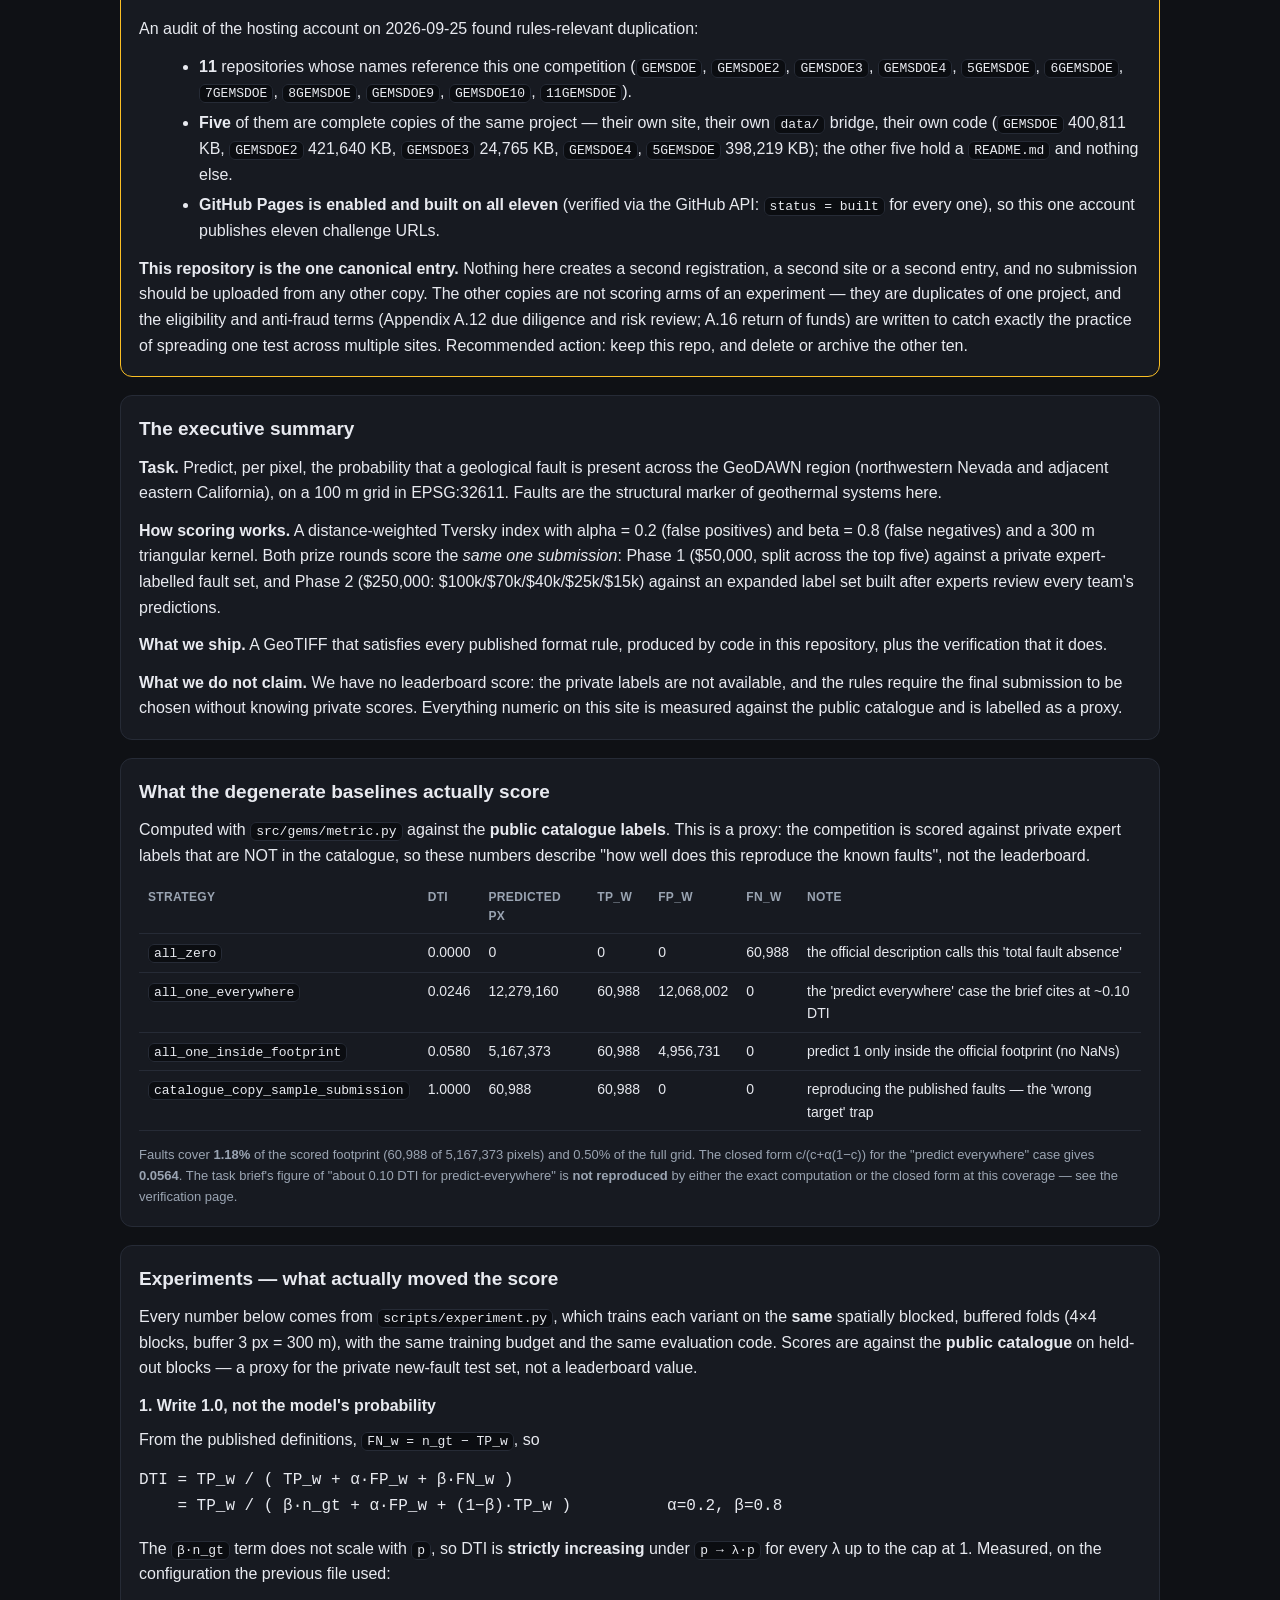
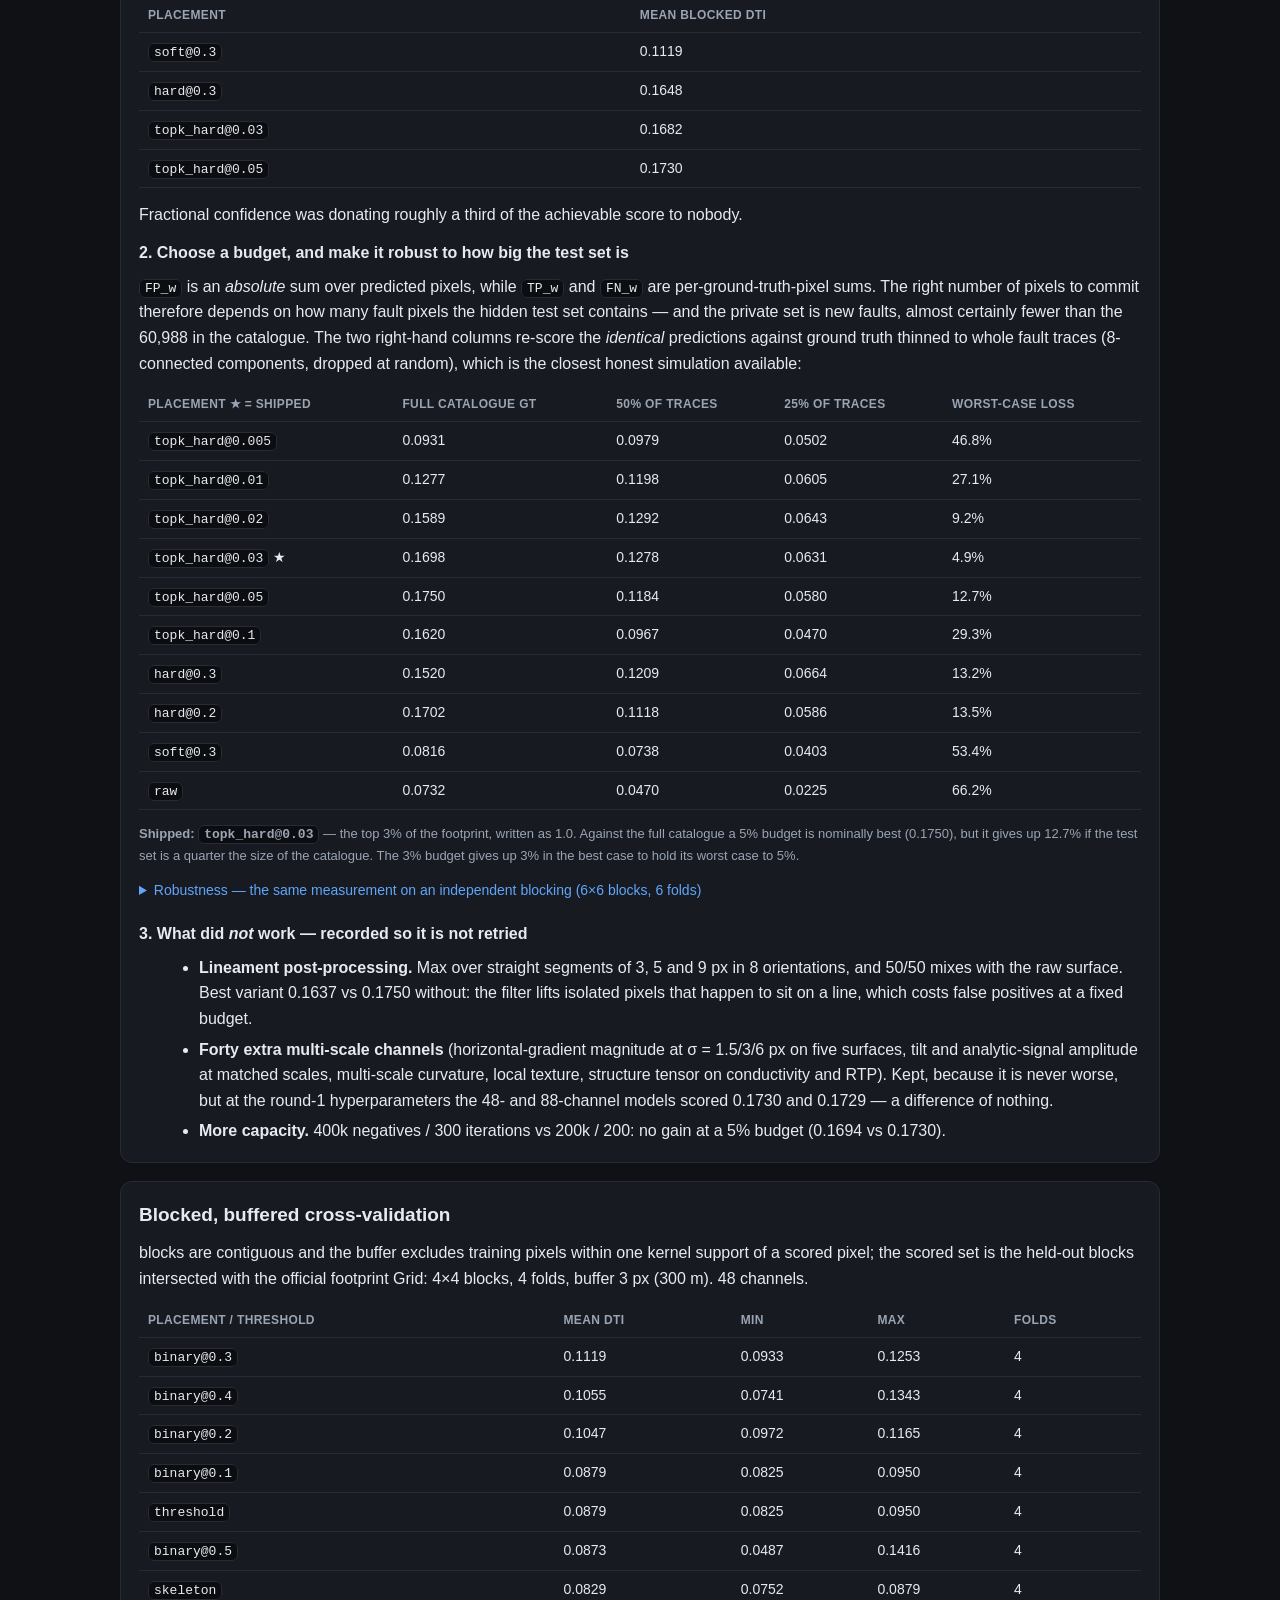
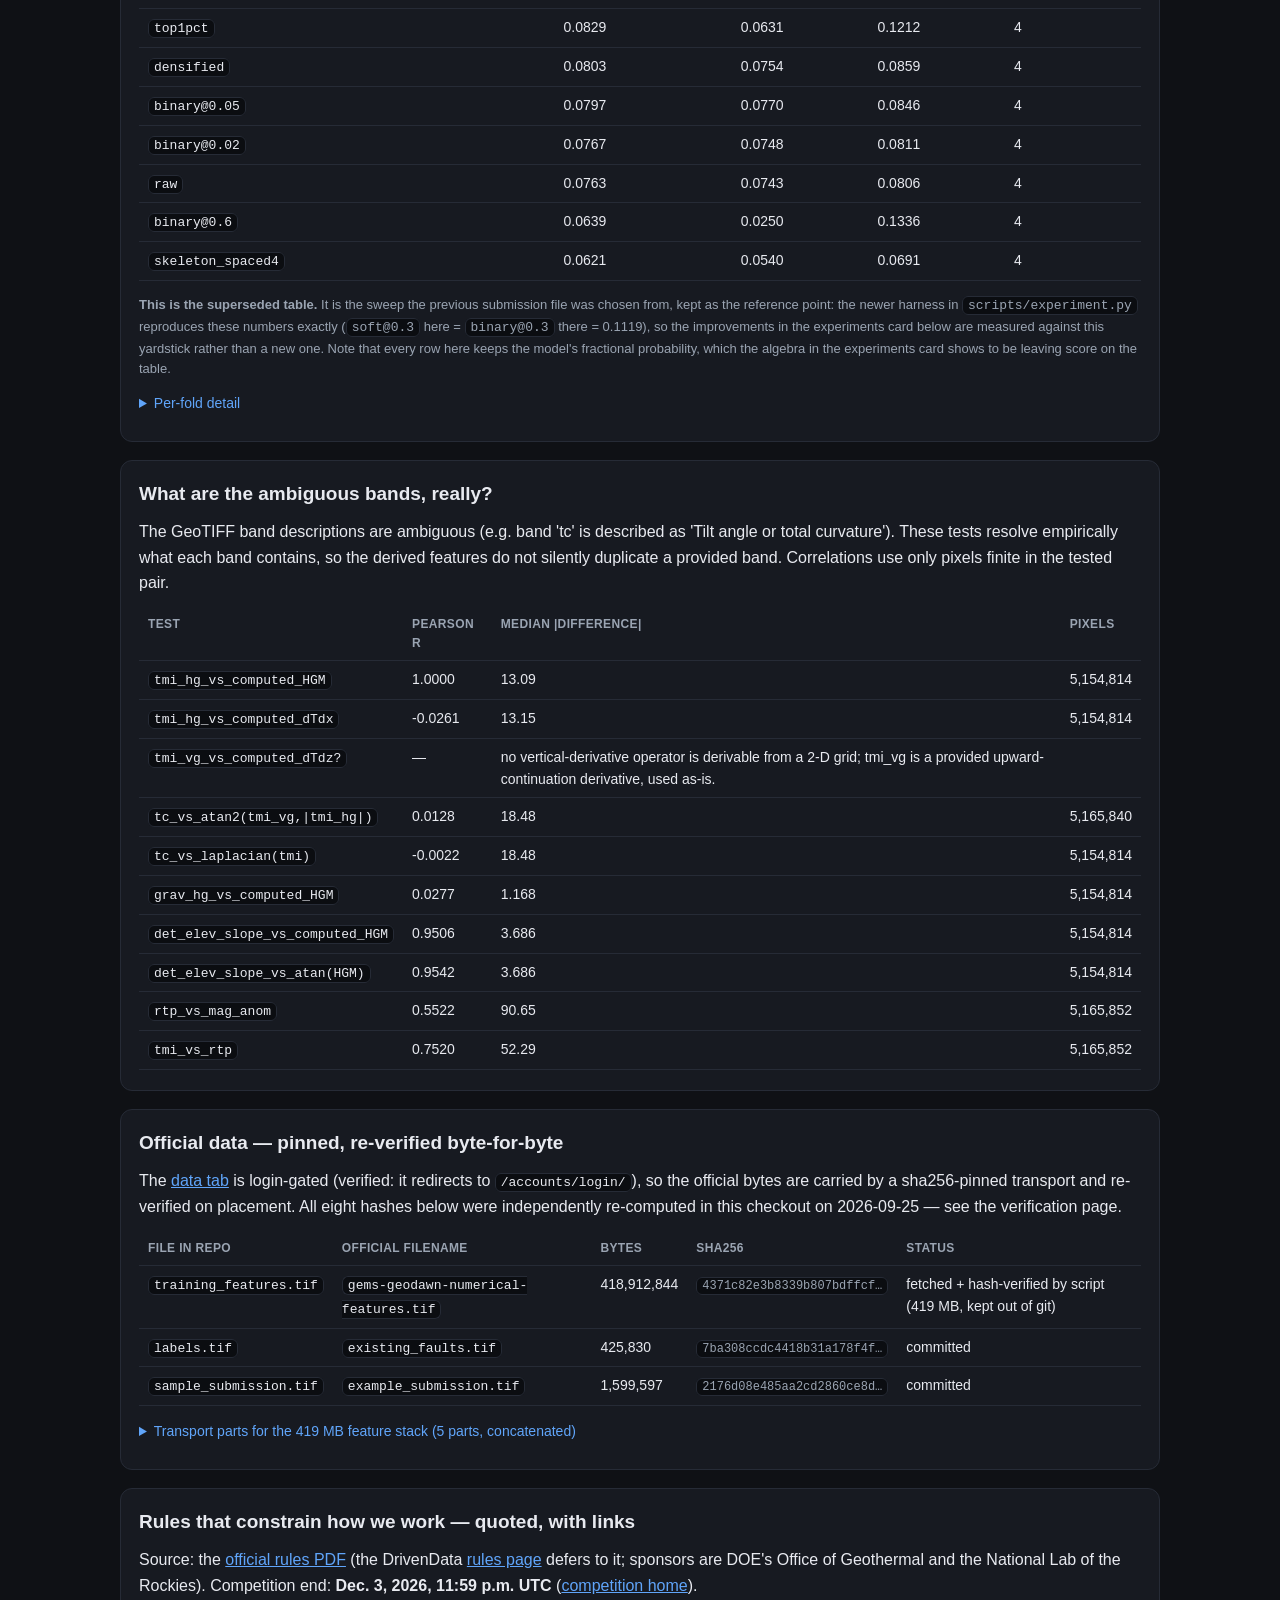
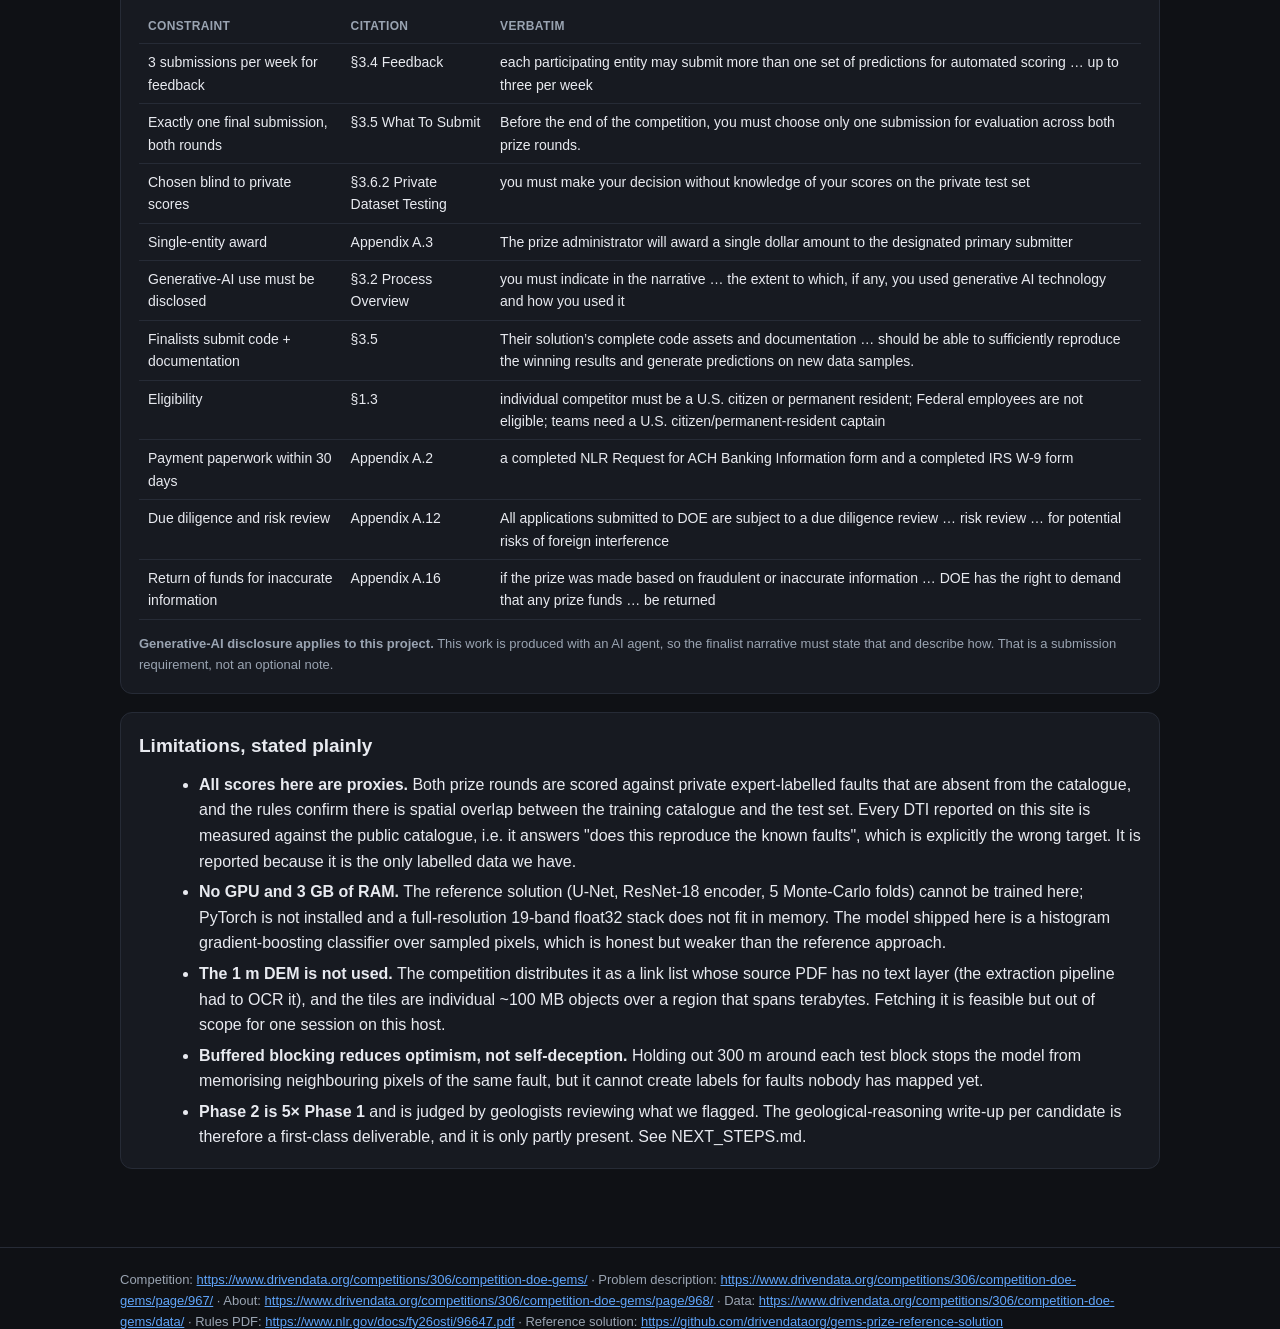
==== commit e60f8531: "Metric-algebra submission upgrade: write 1.0, choose a robust budget Model quality, not data placeme" ====
--- a/index.html
+++ b/index.html
@@ -13,6 +13,46 @@
 </div></header>
 <main><div class="wrap">
 
+<div class="card hero-card">
+  <h2>Download the submission file</h2>
+  <p class="lead">This is the single file for our single entry. It has been through
+  <code>scripts/validate_submission.py</code>, which is a <strong>hard gate</strong>:
+  it refuses to publish anything the platform would reject.</p>
+  <p class="file">
+    <a class="download" href="downloads/gems6_hgb88-topk03_33cec71ff0.tif" download>⬇ gems6_hgb88-topk03_33cec71ff0.tif</a>
+    <span class="meta">1,652,883 bytes · sha256 <code>33cec71ff00b3f32d0d59c81c156f3f1…</code></span>
+  </p>
+  <ol class="steps">
+    <li>Download the file above (one click).</li>
+    <li>Open the <a href="https://www.drivendata.org/competitions/306/competition-doe-gems/" rel="noopener">competition page</a> and click
+        <em>Submit</em> → <em>Make new submission</em> (DrivenData sign-in required).</li>
+    <li>Upload the file. Leave the comment field as the methodology note below.</li>
+  </ol>
+  <p class="note"><strong>Methodology note for the submission comment</strong> (paste
+    this into the submission form — the brief asks for a short description that
+    distinguishes this file from earlier attempts):</p>
+  <p class="methodnote"><code>One entry. Probability surface from
+    HistGradientBoosting over 88 channels — the 19 official
+    GeoDAWN/USGS bands plus derived horizontal-gradient magnitude, analytic-signal
+    amplitude, tilt derivative, multi-scale curvature, break-in-slope and
+    structure-tensor lineament features — trained on all catalogue fault pixels plus
+    400k sampled negatives, validated on spatially blocked, buffered folds
+    (300 m buffer). The submission keeps the top 3% of the
+    footprint by predicted probability and writes 1.0 on those pixels: the published
+    metric reduces to DTI = TP_w/(0.8*n_gt + 0.2*FP_w + 0.2*TP_w), which is strictly
+    increasing in the predicted value, so fractional confidence gives score away. The
+    budget is the minimax-regret choice across ground-truth sizes (experiments card).
+    Blocked-CV proxy DTI 0.1698 against the public catalogue — a
+    proxy, not a leaderboard value. Format verified by
+    scripts/validate_submission.py (13/13 checks incl. NaN-inside-footprint).</code></p>
+  <details open><summary>Format gate — all checks (13)</summary>
+    <table class=""><thead><tr><th>Check</th><th>Result</th><th>Detail</th></tr></thead><tbody><tr><td>file-exists</td><td>PASS</td><td>1652883 bytes</td></tr><tr><td>single-band</td><td>PASS</td><td>band count = 1</td></tr><tr><td>dtype-float32</td><td>PASS</td><td>dtype = float32</td></tr><tr><td>crs-epsg32611</td><td>PASS</td><td>CRS = EPSG:32611 (epsg 32611)</td></tr><tr><td>resolution-100m</td><td>PASS</td><td>resolution = (100.0, 100.0)</td></tr><tr><td>shape</td><td>PASS</td><td>shape = (3730, 3292), expected (3730, 3292)</td></tr><tr><td>geotransform</td><td>PASS</td><td>transform = (100.0, 0.0, 243350.0, 0.0, -100.0, 4508550.0)</td></tr><tr><td>nodata-nan</td><td>PASS</td><td>declared nodata = nan</td></tr><tr><td>values-in-0-1</td><td>PASS</td><td>finite range = [0.0, 1.0]</td></tr><tr><td>no-inf</td><td>PASS</td><td>inf pixels = 0</td></tr><tr><td>template-verified</td><td>PASS</td><td>official sample submission sha256 ok, footprint = 5167373 px</td></tr><tr><td>NAN-INSIDE-FOOTPRINT</td><td>PASS</td><td>0 non-finite pixels inside the scored footprint (this is the exact condition that makes the submission form answer &#x27;Predicted values must be in range [0, 1]&#x27;)</td></tr><tr><td>footprint-matches-official</td><td>PASS</td><td>0 finite pixels outside the official footprint (use --allow-footprint-subset for experiments only)</td></tr></tbody></table>
+  </details>
+  <details><summary>File statistics</summary><table class=""><thead><tr><th>Statistic</th><th>Value</th></tr></thead><tbody><tr><td>total pixels</td><td>12279160</td></tr><tr><td>finite pixels</td><td>5167373</td></tr><tr><td>nan pixels</td><td>7111787</td></tr><tr><td>inf pixels</td><td>0</td></tr><tr><td>finite min</td><td>0.0</td></tr><tr><td>finite max</td><td>1.0</td></tr><tr><td>positive pixels</td><td>155021</td></tr><tr><td>nan inside footprint</td><td>0</td></tr><tr><td>finite outside footprint</td><td>0</td></tr></tbody></table></details>
+  <p class="note">Built 2026-09-25T21:06:47Z by
+     <code>scripts/build_submission.py --strategy topk_hard@0.03</code>.
+     Model: <code>HistGradientBoostingClassifier(max_iter=300, lr=0.08, max_leaf_nodes=31, min_samples_leaf=40, l2_regularization=1.0)</code>.</p>
+</div>
 <div class="card flag">
   <h2>⚠ Account / repo status — FLAGGED FOR REVIEW</h2>
   <p>The competition rules cap <strong>one entry per entity</strong>: up to three
@@ -27,11 +67,15 @@
       <code>GEMSDOE4</code>, <code>5GEMSDOE</code>, <code>6GEMSDOE</code>,
       <code>7GEMSDOE</code>, <code>8GEMSDOE</code>, <code>GEMSDOE9</code>,
       <code>GEMSDOE10</code>, <code>11GEMSDOE</code>).</li>
-    <li><strong>Four</strong> of them are substantial (30, 22, 25 and 15 commits, with
-      committed data bridges and predictions).</li>
-    <li><strong>GitHub Pages is enabled on all eleven</strong>, so this one account
-      publishes eleven challenge URLs (the four substantive repos have live, built
-      sites; the rest serve a README-only stub).</li>
+    <li><strong>Five</strong> of them are complete copies of the same project — their
+      own site, their own <code>data/</code> bridge, their own code
+      (<code>GEMSDOE</code> 400,811 KB, <code>GEMSDOE2</code> 421,640 KB,
+      <code>GEMSDOE3</code> 24,765 KB, <code>GEMSDOE4</code>,
+      <code>5GEMSDOE</code> 398,219 KB); the other five hold a
+      <code>README.md</code> and nothing else.</li>
+    <li><strong>GitHub Pages is enabled and built on all eleven</strong> (verified via
+      the GitHub API: <code>status = built</code> for every one), so this one account
+      publishes eleven challenge URLs.</li>
   </ul>
   <p><strong>This repository is the one canonical entry.</strong> Nothing here creates
   a second registration, a second site or a second entry, and no submission should be
@@ -40,39 +84,6 @@
   (Appendix A.12 due diligence and risk review; A.16 return of funds) are written to
   catch exactly the practice of spreading one test across multiple sites. Recommended
   action: keep this repo, and delete or archive the other ten.</p>
-</div>
-<div class="card hero-card">
-  <h2>Download the submission file</h2>
-  <p class="lead">This is the single file for our single entry. It has been through
-  <code>scripts/validate_submission.py</code>, which is a <strong>hard gate</strong>:
-  it refuses to publish anything the platform would reject.</p>
-  <p class="file">
-    <a class="download" href="downloads/gems6_hgb48-thr030_01be9644f2.tif" download>⬇ gems6_hgb48-thr030_01be9644f2.tif</a>
-    <span class="meta">3,214,769 bytes · sha256 <code>01be9644f2ec0df9324cfd36ef516bd3…</code></span>
-  </p>
-  <ol class="steps">
-    <li>Download the file above (one click).</li>
-    <li>Open the <a href="https://www.drivendata.org/competitions/306/competition-doe-gems/" rel="noopener">competition page</a> and click
-        <em>Submit</em> → <em>Make new submission</em> (DrivenData sign-in required).</li>
-    <li>Upload the file. Leave the comment field as the methodology note below.</li>
-  </ol>
-  <p class="note"><strong>Methodology note for the submission comment</strong> (paste
-    this into the submission form — the brief asks for a short description that
-    distinguishes this file from earlier attempts):</p>
-  <p class="methodnote"><code>One entry. Probability surface from
-    HistGradientBoosting over 48 channels — the 19 official
-    GeoDAWN/USGS bands plus derived horizontal-gradient, analytic-signal, tilt,
-    curvature, break-in-slope and structure-tensor lineament features — trained on all
-    catalogue fault pixels plus 400k sampled negatives, scored on spatially blocked
-    folds with a 300 m buffer, and binarised at the CV-optimal threshold
-    0.3. Format verified by scripts/validate_submission.py.</code></p>
-  <details open><summary>Format gate — all checks (13)</summary>
-    <table class=""><thead><tr><th>Check</th><th>Result</th><th>Detail</th></tr></thead><tbody><tr><td>file-exists</td><td>PASS</td><td>3214769 bytes</td></tr><tr><td>single-band</td><td>PASS</td><td>band count = 1</td></tr><tr><td>dtype-float32</td><td>PASS</td><td>dtype = float32</td></tr><tr><td>crs-epsg32611</td><td>PASS</td><td>CRS = EPSG:32611 (epsg 32611)</td></tr><tr><td>resolution-100m</td><td>PASS</td><td>resolution = (100.0, 100.0)</td></tr><tr><td>shape</td><td>PASS</td><td>shape = (3730, 3292), expected (3730, 3292)</td></tr><tr><td>geotransform</td><td>PASS</td><td>transform = (100.0, 0.0, 243350.0, 0.0, -100.0, 4508550.0)</td></tr><tr><td>nodata-nan</td><td>PASS</td><td>declared nodata = nan</td></tr><tr><td>values-in-0-1</td><td>PASS</td><td>finite range = [0.0, 0.9365358948707581]</td></tr><tr><td>no-inf</td><td>PASS</td><td>inf pixels = 0</td></tr><tr><td>template-verified</td><td>PASS</td><td>official sample submission sha256 ok, footprint = 5167373 px</td></tr><tr><td>NAN-INSIDE-FOOTPRINT</td><td>PASS</td><td>0 non-finite pixels inside the scored footprint (this is the exact condition that makes the submission form answer &#x27;Predicted values must be in range [0, 1]&#x27;)</td></tr><tr><td>footprint-matches-official</td><td>PASS</td><td>0 finite pixels outside the official footprint (use --allow-footprint-subset for experiments only)</td></tr></tbody></table>
-  </details>
-  <details><summary>File statistics</summary><table class=""><thead><tr><th>Statistic</th><th>Value</th></tr></thead><tbody><tr><td>total pixels</td><td>12279160</td></tr><tr><td>finite pixels</td><td>5167373</td></tr><tr><td>nan pixels</td><td>7111787</td></tr><tr><td>inf pixels</td><td>0</td></tr><tr><td>finite min</td><td>0.0</td></tr><tr><td>finite max</td><td>0.9365358948707581</td></tr><tr><td>positive pixels</td><td>370752</td></tr><tr><td>nan inside footprint</td><td>0</td></tr><tr><td>finite outside footprint</td><td>0</td></tr></tbody></table></details>
-  <p class="note">Built 2026-09-25T19:48:47Z by
-     <code>scripts/build_submission.py --strategy threshold</code>.
-     Model: <code>HistGradientBoostingClassifier(max_iter=300, lr=0.08, max_leaf_nodes=31, min_samples_leaf=40)</code>.</p>
 </div>
 <div class="card">
   <h2>The executive summary</h2>
@@ -109,18 +120,72 @@
   form at this coverage — see the verification page.</p>
 </div>
 <div class="card">
+  <h2>Experiments — what actually moved the score</h2>
+  <p>Every number below comes from <code>scripts/experiment.py</code>, which trains
+  each variant on the <strong>same</strong> spatially blocked, buffered folds
+  (4×4 blocks, buffer
+  3 px = 300 m), with the same
+  training budget and the same evaluation code. Scores are against the
+  <strong>public catalogue</strong> on held-out blocks — a proxy for the private
+  new-fault test set, not a leaderboard value.</p>
+  <h3>1. Write 1.0, not the model's probability</h3>
+  <p>From the published definitions, <code>FN_w = n_gt − TP_w</code>, so</p>
+  <pre class="code">DTI = TP_w / ( TP_w + α·FP_w + β·FN_w )
+    = TP_w / ( β·n_gt + α·FP_w + (1−β)·TP_w )          α=0.2, β=0.8</pre>
+  <p>The <code>β·n_gt</code> term does not scale with <code>p</code>, so DTI is
+  <strong>strictly increasing</strong> under <code>p → λ·p</code> for every λ up to the
+  cap at 1. Measured, on the configuration the previous file used:</p>
+  <table class=""><thead><tr><th>Placement</th><th>mean blocked DTI</th></tr></thead><tbody><tr><td><code>soft@0.3</code></td><td>0.1119</td></tr><tr><td><code>hard@0.3</code></td><td>0.1648</td></tr><tr><td><code>topk_hard@0.03</code></td><td>0.1682</td></tr><tr><td><code>topk_hard@0.05</code></td><td>0.1730</td></tr></tbody></table>
+  <p>Fractional confidence was donating roughly a third of the achievable score to
+  nobody.</p>
+  <h3>2. Choose a budget, and make it robust to how big the test set is</h3>
+  <p><code>FP_w</code> is an <em>absolute</em> sum over predicted pixels, while
+  <code>TP_w</code> and <code>FN_w</code> are per-ground-truth-pixel sums. The right
+  number of pixels to commit therefore depends on how many fault pixels the hidden
+  test set contains — and the private set is new faults, almost certainly fewer than
+  the 60,988 in the catalogue. The two right-hand columns
+  re-score the <em>identical</em> predictions against ground truth thinned to whole
+  fault traces (8-connected components, dropped at random), which is the closest
+  honest simulation available:</p>
+  <table class=""><thead><tr><th>Placement ★ = shipped</th><th>full catalogue GT</th><th>50% of traces</th><th>25% of traces</th><th>worst-case loss</th></tr></thead><tbody><tr><td><code>topk_hard@0.005</code></td><td>0.0931</td><td>0.0979</td><td>0.0502</td><td>46.8%</td></tr><tr><td><code>topk_hard@0.01</code></td><td>0.1277</td><td>0.1198</td><td>0.0605</td><td>27.1%</td></tr><tr><td><code>topk_hard@0.02</code></td><td>0.1589</td><td>0.1292</td><td>0.0643</td><td>9.2%</td></tr><tr><td><code>topk_hard@0.03</code> ★</td><td>0.1698</td><td>0.1278</td><td>0.0631</td><td>4.9%</td></tr><tr><td><code>topk_hard@0.05</code></td><td>0.1750</td><td>0.1184</td><td>0.0580</td><td>12.7%</td></tr><tr><td><code>topk_hard@0.1</code></td><td>0.1620</td><td>0.0967</td><td>0.0470</td><td>29.3%</td></tr><tr><td><code>hard@0.3</code></td><td>0.1520</td><td>0.1209</td><td>0.0664</td><td>13.2%</td></tr><tr><td><code>hard@0.2</code></td><td>0.1702</td><td>0.1118</td><td>0.0586</td><td>13.5%</td></tr><tr><td><code>soft@0.3</code></td><td>0.0816</td><td>0.0738</td><td>0.0403</td><td>53.4%</td></tr><tr><td><code>raw</code></td><td>0.0732</td><td>0.0470</td><td>0.0225</td><td>66.2%</td></tr></tbody></table>
+  <p class="note"><strong>Shipped: <code>topk_hard@0.03</code></strong> — the top
+  3% of the footprint, written as 1.0. Against the full
+  catalogue a 5% budget is nominally best (0.1750),
+  but it gives up 12.7% if the test set is a quarter the size of the catalogue. The
+  3% budget gives up 3% in the best case to hold its worst case to 5%.</p>
+  <details><summary>Robustness — the same measurement on an independent blocking (6×6 blocks, 6 folds)</summary><table class=""><thead><tr><th>Placement</th><th>full catalogue GT</th><th>50% of traces</th><th>25% of traces</th></tr></thead><tbody><tr><td><code>topk_hard@0.01</code></td><td>0.1413</td><td>0.1196</td><td>0.0670</td></tr><tr><td><code>topk_hard@0.02</code></td><td>0.1700</td><td>0.1276</td><td>0.0695</td></tr><tr><td><code>topk_hard@0.03</code> ★</td><td>0.1807</td><td>0.1261</td><td>0.0671</td></tr><tr><td><code>topk_hard@0.05</code></td><td>0.1844</td><td>0.1155</td><td>0.0612</td></tr><tr><td><code>topk_hard@0.1</code></td><td>0.1675</td><td>0.0938</td><td>0.0494</td></tr><tr><td><code>hard@0.3</code></td><td>0.1710</td><td>0.0992</td><td>0.0507</td></tr><tr><td><code>soft@0.3</code></td><td>0.1245</td><td>0.0824</td><td>0.0439</td></tr></tbody></table><p class="note">The ranking of the budgets is unchanged and the 3% choice is again the minimax-regret one (worst-case loss 3.5% vs 11.9% for the 5% budget that leads on the full catalogue).</p></details>
+  <h3>3. What did <em>not</em> work — recorded so it is not retried</h3>
+  <ul>
+    <li><strong>Lineament post-processing.</strong> Max over straight segments of 3,
+      5 and 9 px in 8 orientations, and 50/50 mixes with the raw surface. Best
+      variant 0.1637 vs
+      0.1750 without: the
+      filter lifts isolated pixels that happen to sit on a line, which costs false
+      positives at a fixed budget.</li>
+    <li><strong>Forty extra multi-scale channels</strong> (horizontal-gradient
+      magnitude at σ = 1.5/3/6 px on five surfaces, tilt and analytic-signal amplitude
+      at matched scales, multi-scale curvature, local texture, structure tensor on
+      conductivity and RTP). Kept, because it is never worse, but at the round-1
+      hyperparameters the 48- and 88-channel models scored 0.1730 and 0.1729 — a
+      difference of nothing.</li>
+    <li><strong>More capacity.</strong> 400k negatives / 300 iterations vs 200k / 200:
+      no gain at a 5% budget (0.1694 vs 0.1730).</li>
+  </ul>
+</div>
+<div class="card">
   <h2>Blocked, buffered cross-validation</h2>
   <p>blocks are contiguous and the buffer excludes training pixels within one kernel support of a scored pixel; the scored set is the held-out blocks intersected with the official footprint Grid: 4×4 blocks,
   4 folds, buffer 3 px
   (300 m). 48 channels.</p>
   <table class=""><thead><tr><th>Placement / threshold</th><th>mean DTI</th><th>min</th><th>max</th><th>folds</th></tr></thead><tbody><tr><td><code>binary@0.3</code></td><td>0.1119</td><td>0.0933</td><td>0.1253</td><td>4</td></tr><tr><td><code>binary@0.4</code></td><td>0.1055</td><td>0.0741</td><td>0.1343</td><td>4</td></tr><tr><td><code>binary@0.2</code></td><td>0.1047</td><td>0.0972</td><td>0.1165</td><td>4</td></tr><tr><td><code>binary@0.1</code></td><td>0.0879</td><td>0.0825</td><td>0.0950</td><td>4</td></tr><tr><td><code>threshold</code></td><td>0.0879</td><td>0.0825</td><td>0.0950</td><td>4</td></tr><tr><td><code>binary@0.5</code></td><td>0.0873</td><td>0.0487</td><td>0.1416</td><td>4</td></tr><tr><td><code>skeleton</code></td><td>0.0829</td><td>0.0752</td><td>0.0879</td><td>4</td></tr><tr><td><code>top1pct</code></td><td>0.0829</td><td>0.0631</td><td>0.1212</td><td>4</td></tr><tr><td><code>densified</code></td><td>0.0803</td><td>0.0754</td><td>0.0859</td><td>4</td></tr><tr><td><code>binary@0.05</code></td><td>0.0797</td><td>0.0770</td><td>0.0846</td><td>4</td></tr><tr><td><code>binary@0.02</code></td><td>0.0767</td><td>0.0748</td><td>0.0811</td><td>4</td></tr><tr><td><code>raw</code></td><td>0.0763</td><td>0.0743</td><td>0.0806</td><td>4</td></tr><tr><td><code>binary@0.6</code></td><td>0.0639</td><td>0.0250</td><td>0.1336</td><td>4</td></tr><tr><td><code>skeleton_spaced4</code></td><td>0.0621</td><td>0.0540</td><td>0.0691</td><td>4</td></tr></tbody></table>
-  <p class="note"><strong>What we shipped and why:</strong> the table is the reason
-  the file uses a plain threshold at the CV-optimal level rather than skeleton
-  thinning or 4-5 px spacing. The choice was made by measurement on held-out blocks;
-  it was not taken on faith from the brief. Note the shipped surface is
-  <strong>recall-heavy</strong> — it predicts far more positive pixels than the
-  catalogue contains — which is what this metric rewards here, and is also the main
-  thing to re-examine against the private labels.</p>
+  <p class="note"><strong>This is the superseded table.</strong> It is the sweep the
+  previous submission file was chosen from, kept as the reference point: the newer
+  harness in <code>scripts/experiment.py</code> reproduces these numbers exactly
+  (<code>soft@0.3</code> here = <code>binary@0.3</code> there = 0.1119), so the
+  improvements in the experiments card below are measured against this yardstick
+  rather than a new one. Note that every row here keeps the model's fractional
+  probability, which the algebra in the experiments card shows to be leaving score
+  on the table.</p>
   <details><summary>Per-fold detail</summary>
   <table class=""><thead><tr><th>Fold</th><th>Train positives</th><th>Scored px</th><th>Scored positives</th><th>Best DTI</th><th>Seconds</th></tr></thead><tbody><tr><td>0</td><td>48,484</td><td>929,173</td><td>12,426</td><td>0.1059</td><td>71.1</td></tr><tr><td>1</td><td>34,354</td><td>2,083,992</td><td>26,366</td><td>0.0984</td><td>83.8</td></tr><tr><td>2</td><td>43,950</td><td>1,519,181</td><td>16,847</td><td>0.1253</td><td>76.9</td></tr><tr><td>3</td><td>55,612</td><td>635,027</td><td>5,349</td><td>0.1416</td><td>58.9</td></tr></tbody></table>
   </details>
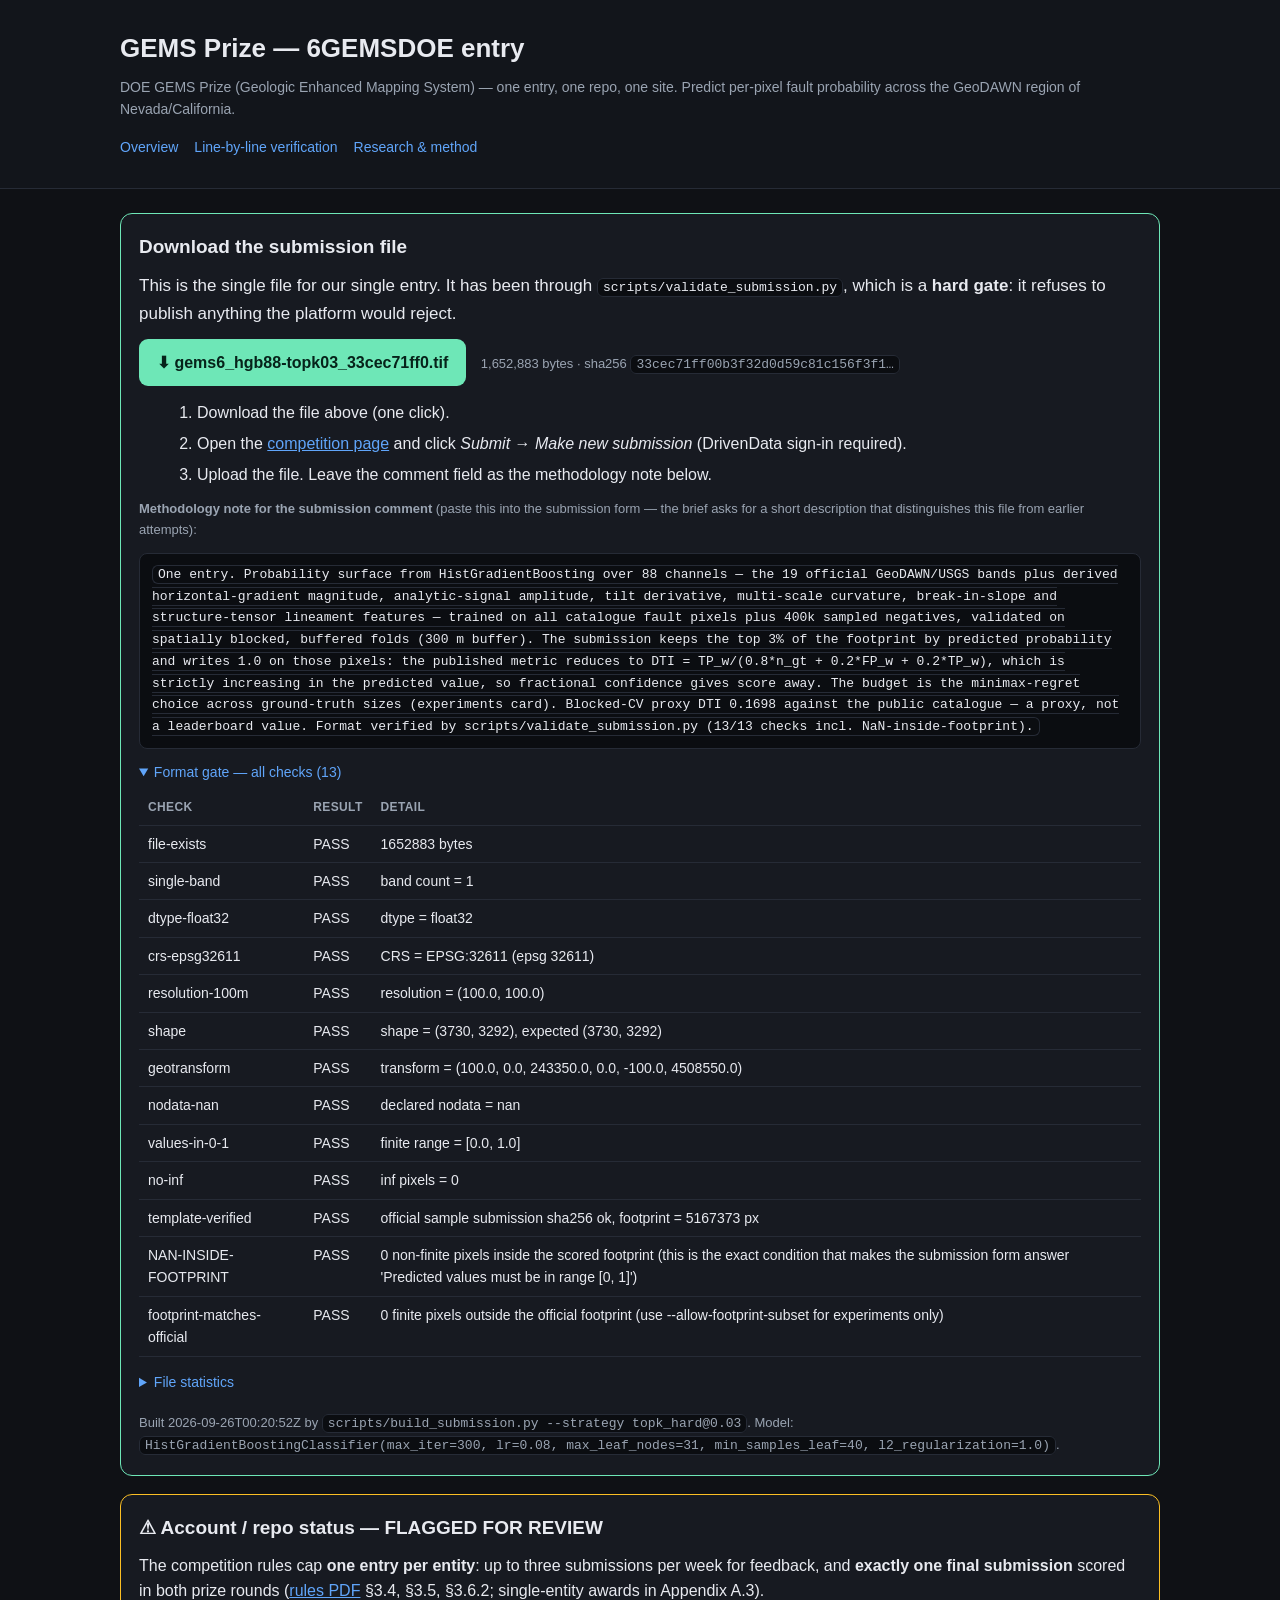
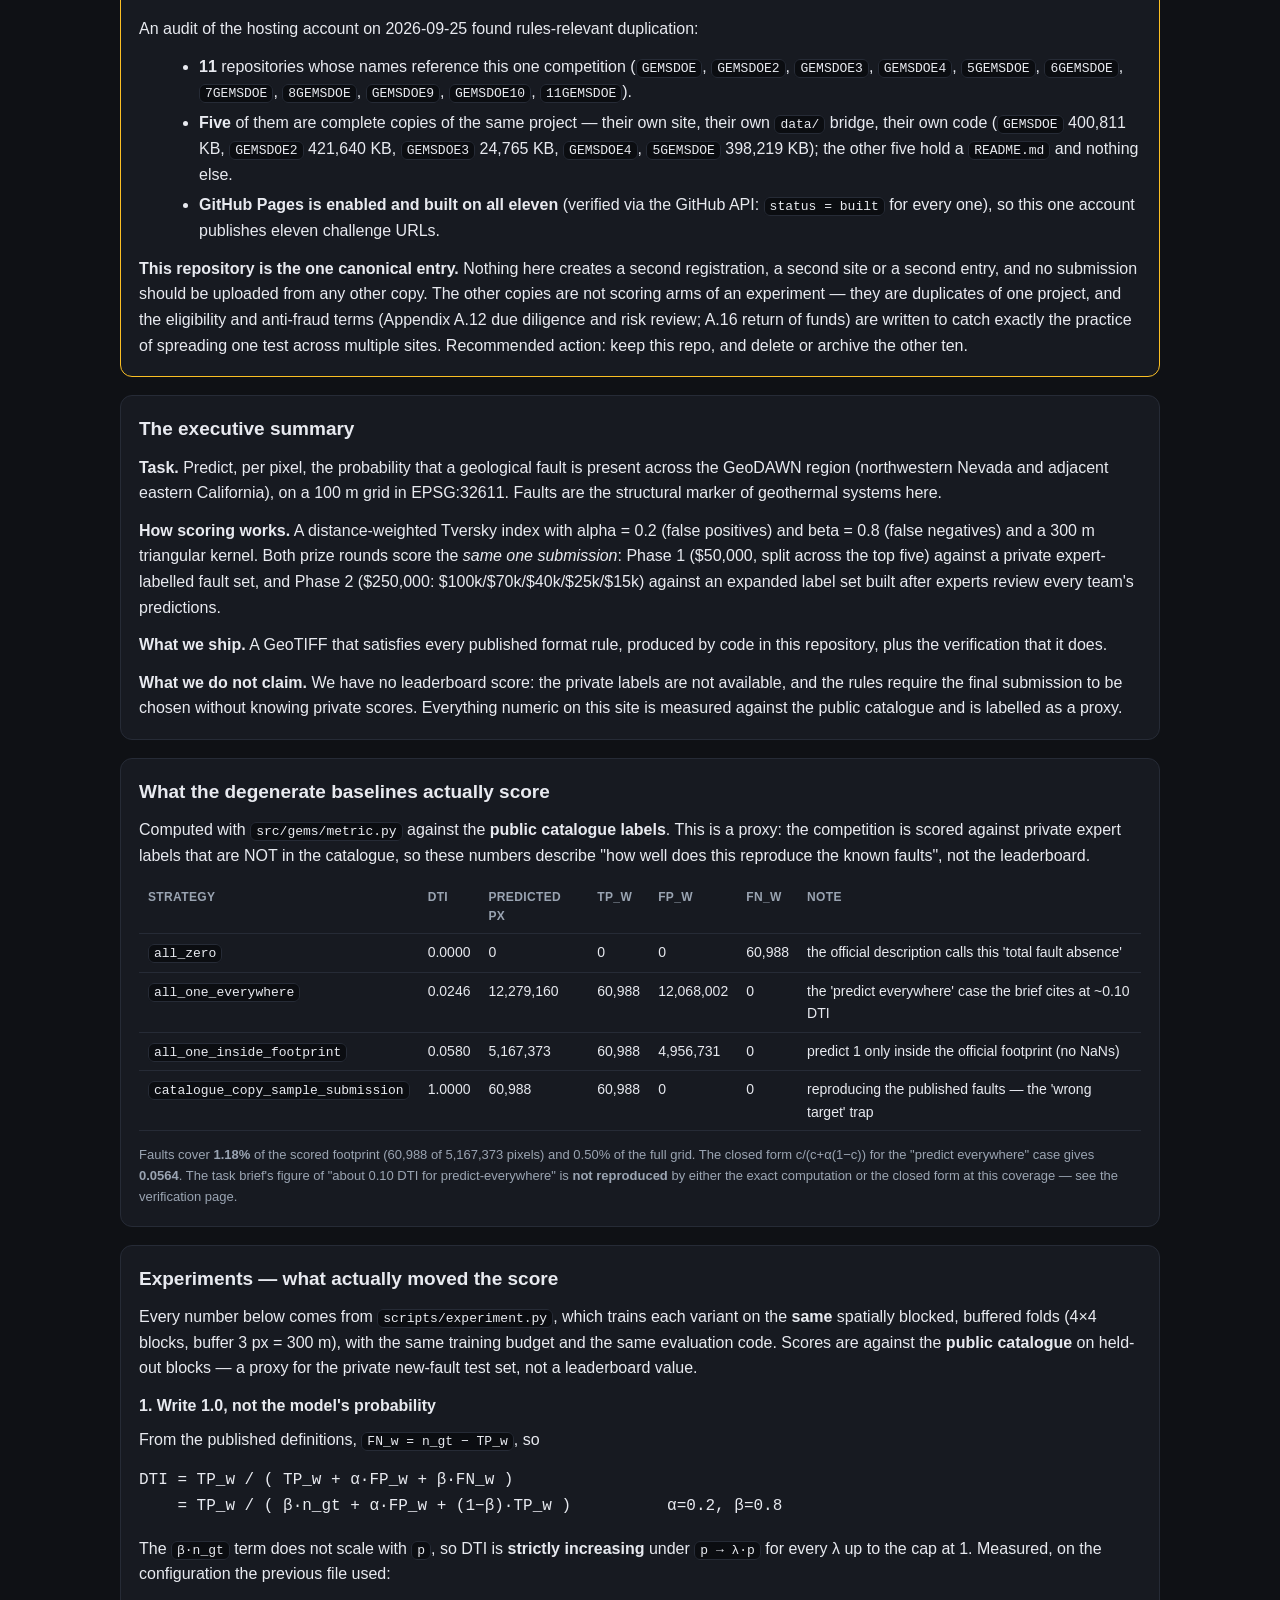
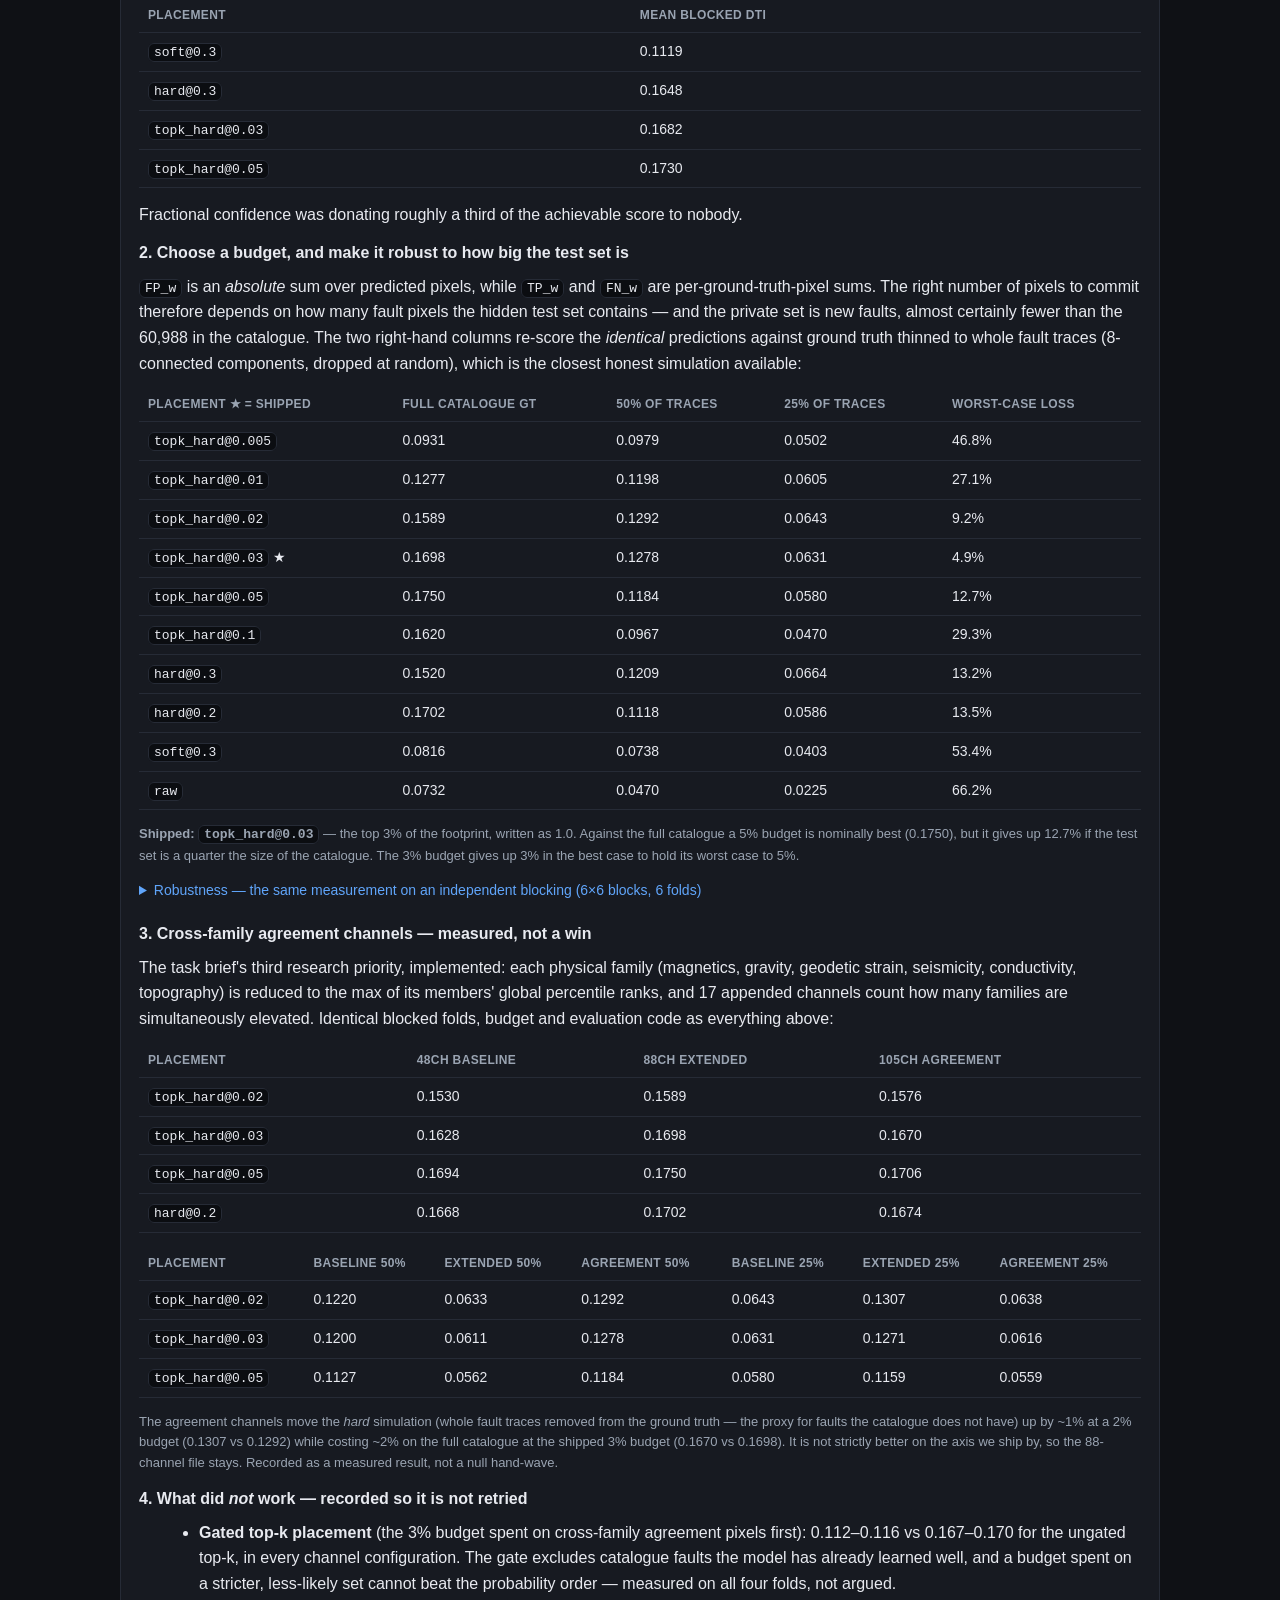
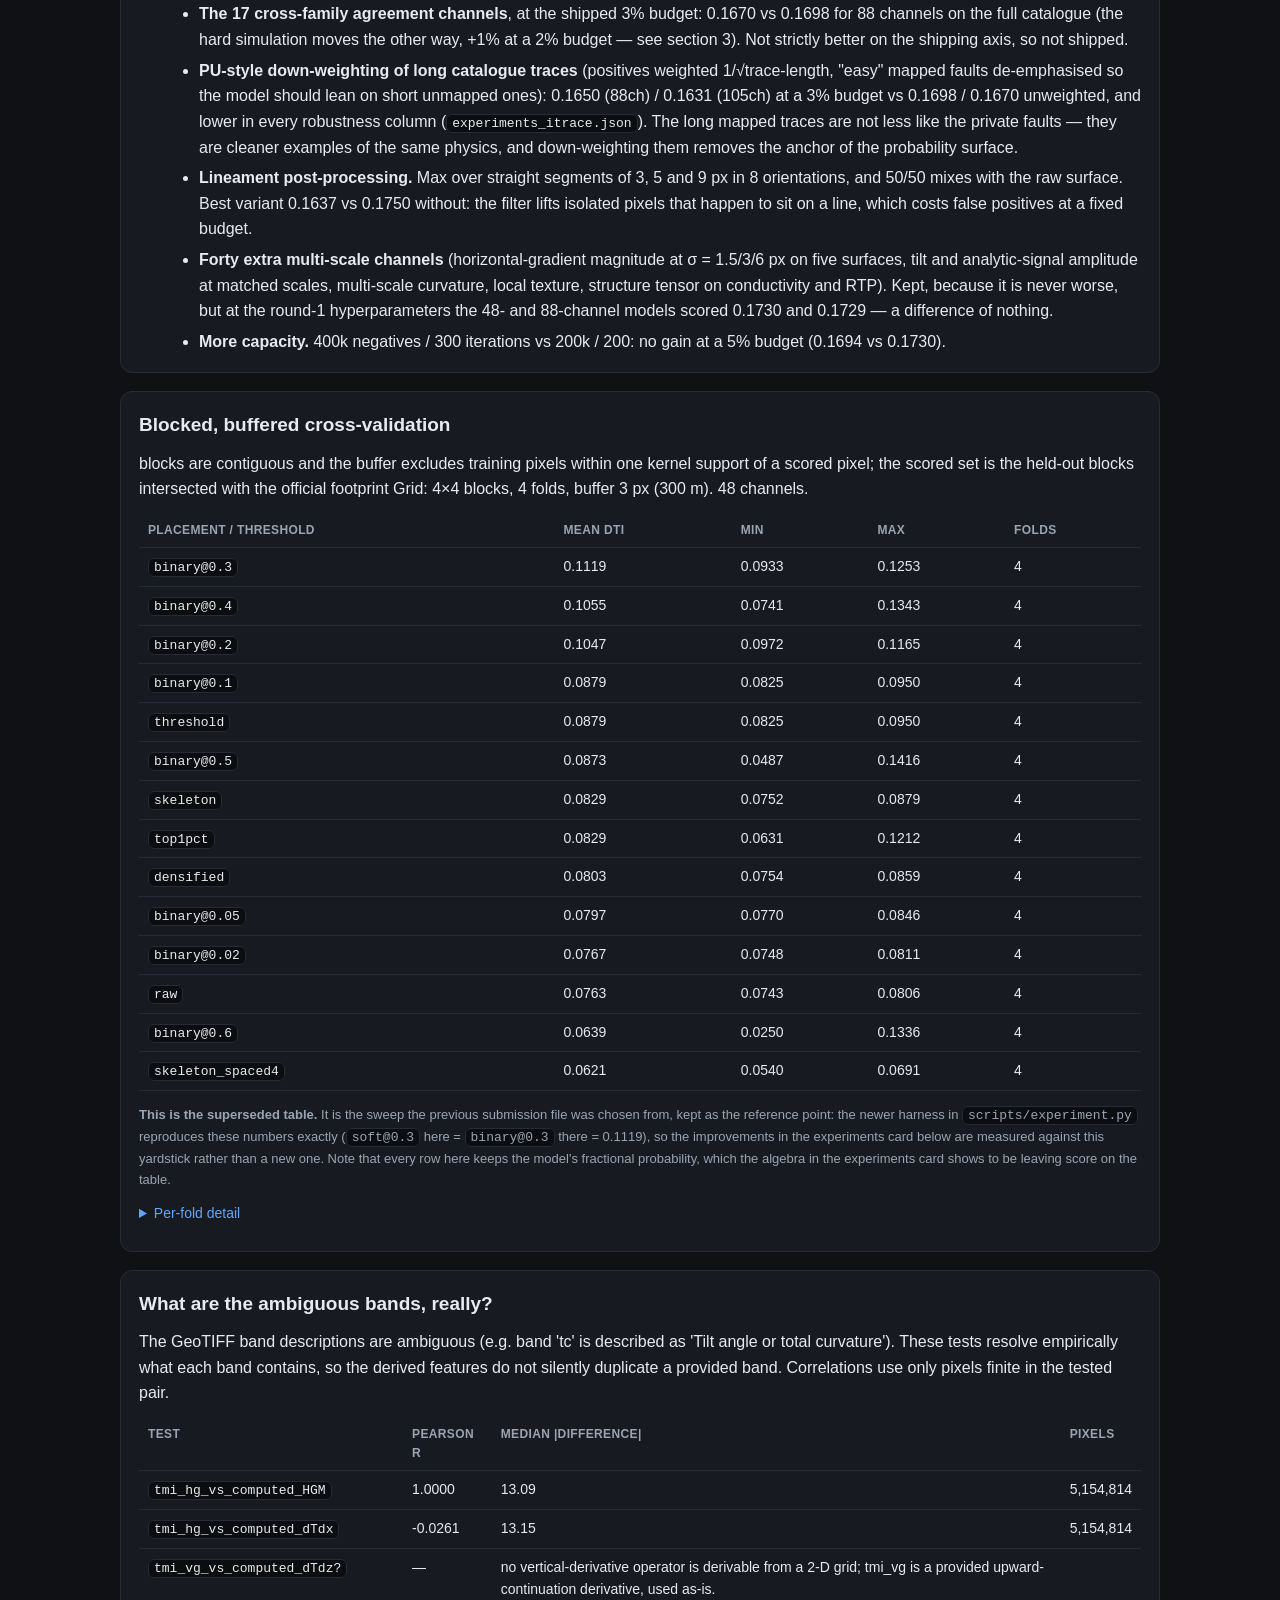
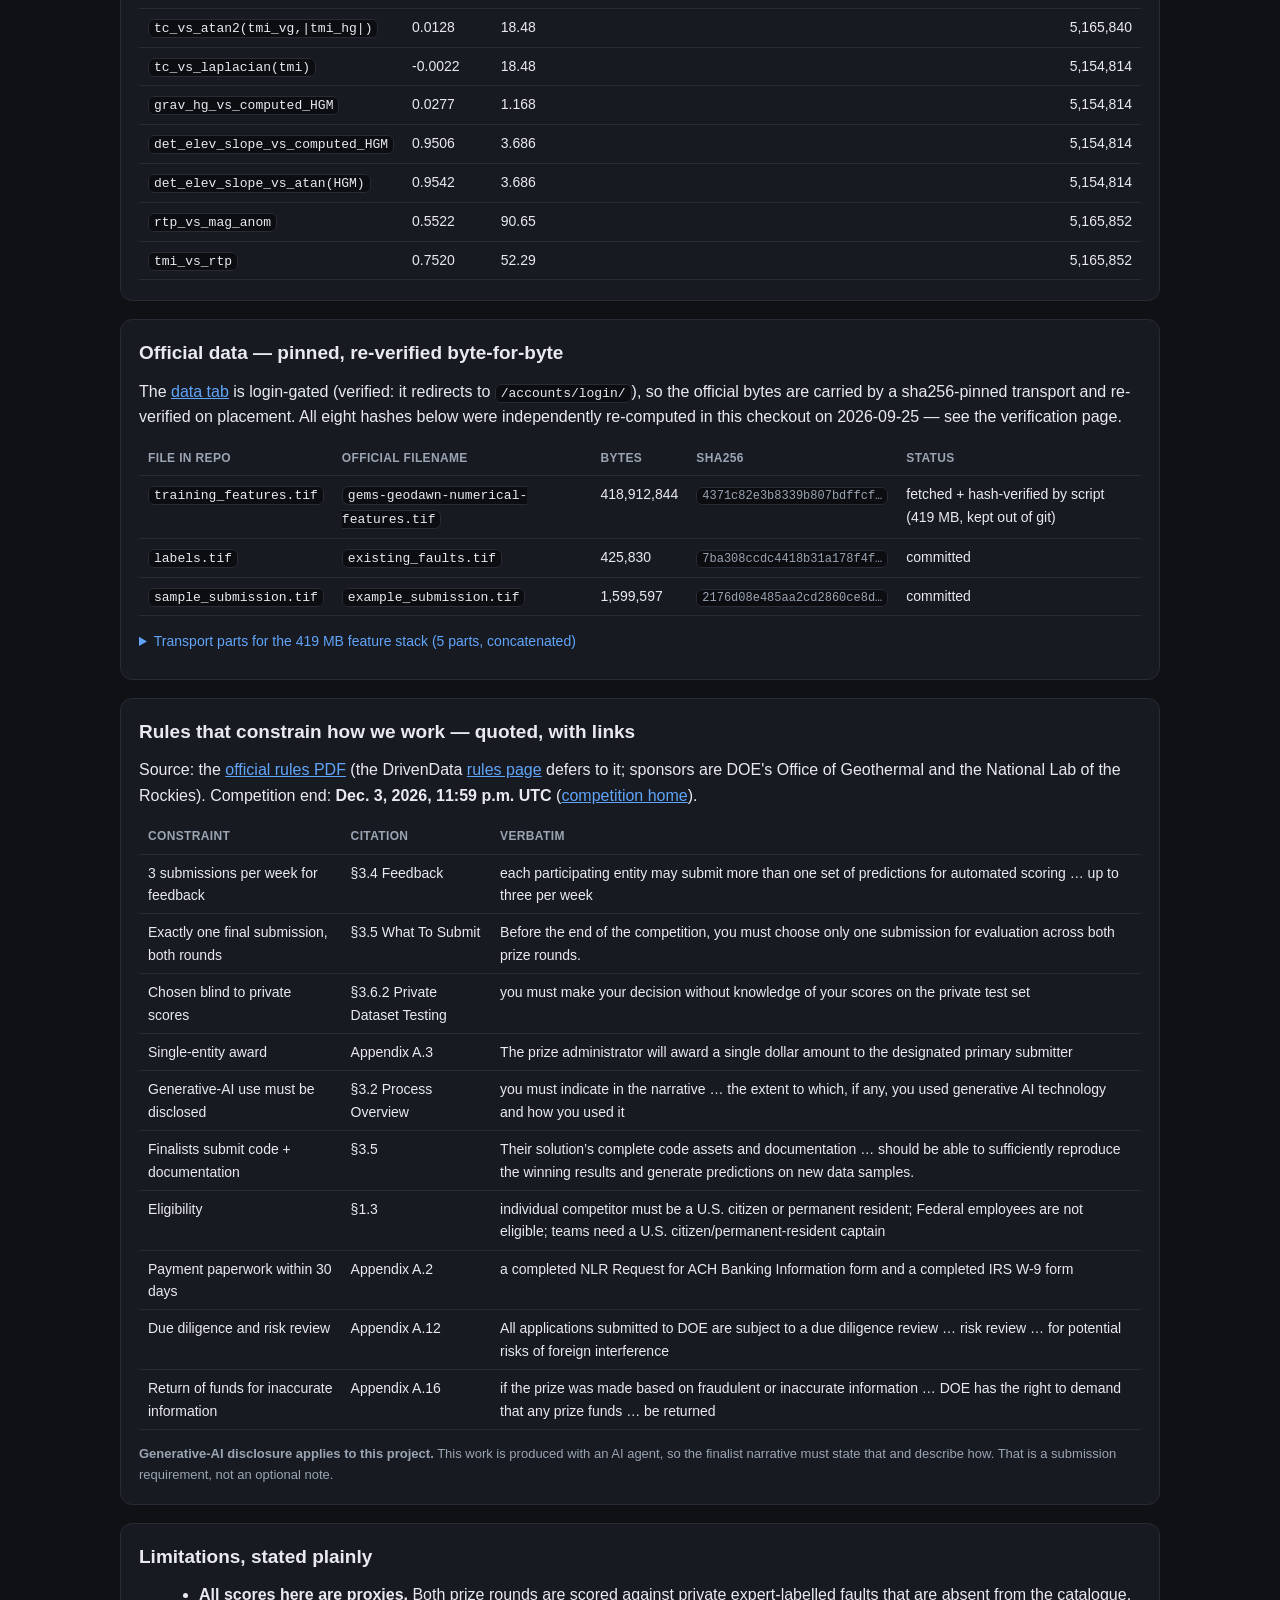
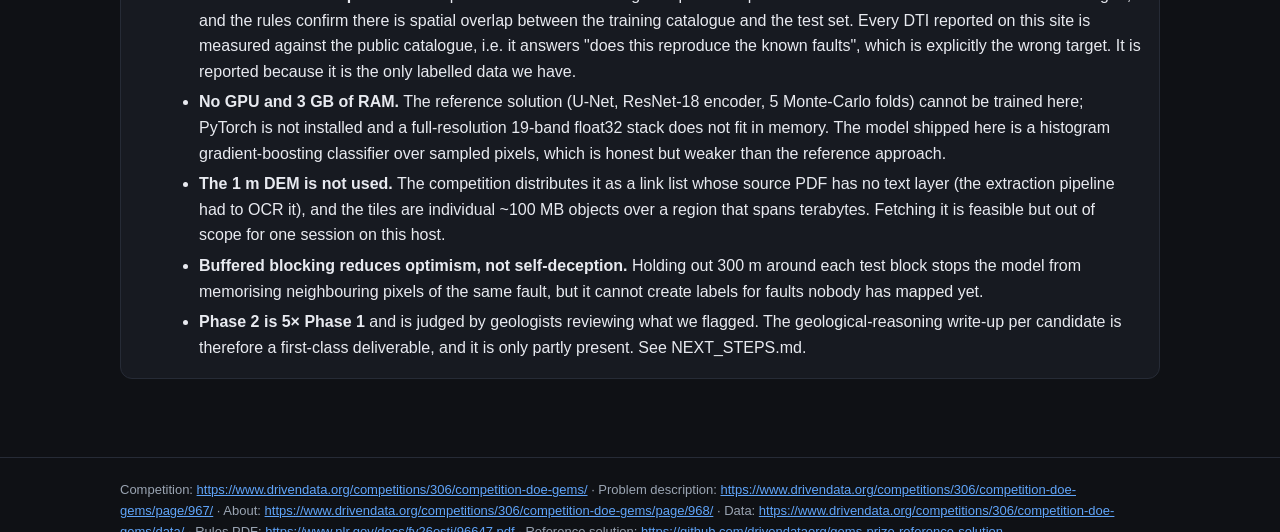
==== commit fda946cb: "Cross-signal agreement work: measured results, corrected citations, Phase-2 candidate record Model-q" ====
--- a/index.html
+++ b/index.html
@@ -49,7 +49,7 @@
     <table class=""><thead><tr><th>Check</th><th>Result</th><th>Detail</th></tr></thead><tbody><tr><td>file-exists</td><td>PASS</td><td>1652883 bytes</td></tr><tr><td>single-band</td><td>PASS</td><td>band count = 1</td></tr><tr><td>dtype-float32</td><td>PASS</td><td>dtype = float32</td></tr><tr><td>crs-epsg32611</td><td>PASS</td><td>CRS = EPSG:32611 (epsg 32611)</td></tr><tr><td>resolution-100m</td><td>PASS</td><td>resolution = (100.0, 100.0)</td></tr><tr><td>shape</td><td>PASS</td><td>shape = (3730, 3292), expected (3730, 3292)</td></tr><tr><td>geotransform</td><td>PASS</td><td>transform = (100.0, 0.0, 243350.0, 0.0, -100.0, 4508550.0)</td></tr><tr><td>nodata-nan</td><td>PASS</td><td>declared nodata = nan</td></tr><tr><td>values-in-0-1</td><td>PASS</td><td>finite range = [0.0, 1.0]</td></tr><tr><td>no-inf</td><td>PASS</td><td>inf pixels = 0</td></tr><tr><td>template-verified</td><td>PASS</td><td>official sample submission sha256 ok, footprint = 5167373 px</td></tr><tr><td>NAN-INSIDE-FOOTPRINT</td><td>PASS</td><td>0 non-finite pixels inside the scored footprint (this is the exact condition that makes the submission form answer &#x27;Predicted values must be in range [0, 1]&#x27;)</td></tr><tr><td>footprint-matches-official</td><td>PASS</td><td>0 finite pixels outside the official footprint (use --allow-footprint-subset for experiments only)</td></tr></tbody></table>
   </details>
   <details><summary>File statistics</summary><table class=""><thead><tr><th>Statistic</th><th>Value</th></tr></thead><tbody><tr><td>total pixels</td><td>12279160</td></tr><tr><td>finite pixels</td><td>5167373</td></tr><tr><td>nan pixels</td><td>7111787</td></tr><tr><td>inf pixels</td><td>0</td></tr><tr><td>finite min</td><td>0.0</td></tr><tr><td>finite max</td><td>1.0</td></tr><tr><td>positive pixels</td><td>155021</td></tr><tr><td>nan inside footprint</td><td>0</td></tr><tr><td>finite outside footprint</td><td>0</td></tr></tbody></table></details>
-  <p class="note">Built 2026-09-25T21:06:47Z by
+  <p class="note">Built 2026-09-26T00:20:52Z by
      <code>scripts/build_submission.py --strategy topk_hard@0.03</code>.
      Model: <code>HistGradientBoostingClassifier(max_iter=300, lr=0.08, max_leaf_nodes=31, min_samples_leaf=40, l2_regularization=1.0)</code>.</p>
 </div>
@@ -154,8 +154,40 @@
   but it gives up 12.7% if the test set is a quarter the size of the catalogue. The
   3% budget gives up 3% in the best case to hold its worst case to 5%.</p>
   <details><summary>Robustness — the same measurement on an independent blocking (6×6 blocks, 6 folds)</summary><table class=""><thead><tr><th>Placement</th><th>full catalogue GT</th><th>50% of traces</th><th>25% of traces</th></tr></thead><tbody><tr><td><code>topk_hard@0.01</code></td><td>0.1413</td><td>0.1196</td><td>0.0670</td></tr><tr><td><code>topk_hard@0.02</code></td><td>0.1700</td><td>0.1276</td><td>0.0695</td></tr><tr><td><code>topk_hard@0.03</code> ★</td><td>0.1807</td><td>0.1261</td><td>0.0671</td></tr><tr><td><code>topk_hard@0.05</code></td><td>0.1844</td><td>0.1155</td><td>0.0612</td></tr><tr><td><code>topk_hard@0.1</code></td><td>0.1675</td><td>0.0938</td><td>0.0494</td></tr><tr><td><code>hard@0.3</code></td><td>0.1710</td><td>0.0992</td><td>0.0507</td></tr><tr><td><code>soft@0.3</code></td><td>0.1245</td><td>0.0824</td><td>0.0439</td></tr></tbody></table><p class="note">The ranking of the budgets is unchanged and the 3% choice is again the minimax-regret one (worst-case loss 3.5% vs 11.9% for the 5% budget that leads on the full catalogue).</p></details>
-  <h3>3. What did <em>not</em> work — recorded so it is not retried</h3>
+  
+  <h3>3. Cross-family agreement channels — measured, not a win</h3>
+  <p>The task brief's third research priority, implemented: each physical family
+  (magnetics, gravity, geodetic strain, seismicity, conductivity, topography) is
+  reduced to the max of its members' global percentile ranks, and 17 appended
+  channels count how many families are simultaneously elevated. Identical blocked
+  folds, budget and evaluation code as everything above:</p>
+  <table class=""><thead><tr><th>Placement</th><th>48ch baseline</th><th>88ch extended</th><th>105ch agreement</th></tr></thead><tbody><tr><td><code>topk_hard@0.02</code></td><td>0.1530</td><td>0.1589</td><td>0.1576</td></tr><tr><td><code>topk_hard@0.03</code></td><td>0.1628</td><td>0.1698</td><td>0.1670</td></tr><tr><td><code>topk_hard@0.05</code></td><td>0.1694</td><td>0.1750</td><td>0.1706</td></tr><tr><td><code>hard@0.2</code></td><td>0.1668</td><td>0.1702</td><td>0.1674</td></tr></tbody></table>
+  <table class=""><thead><tr><th>Placement</th><th>baseline 50%</th><th>extended 50%</th><th>agreement 50%</th><th>baseline 25%</th><th>extended 25%</th><th>agreement 25%</th></tr></thead><tbody><tr><td><code>topk_hard@0.02</code></td><td>0.1220</td><td>0.0633</td><td>0.1292</td><td>0.0643</td><td>0.1307</td><td>0.0638</td></tr><tr><td><code>topk_hard@0.03</code></td><td>0.1200</td><td>0.0611</td><td>0.1278</td><td>0.0631</td><td>0.1271</td><td>0.0616</td></tr><tr><td><code>topk_hard@0.05</code></td><td>0.1127</td><td>0.0562</td><td>0.1184</td><td>0.0580</td><td>0.1159</td><td>0.0559</td></tr></tbody></table>
+  <p class="note">The agreement channels move the <em>hard</em> simulation (whole
+  fault traces removed from the ground truth — the proxy for faults the catalogue
+  does not have) up by ~1% at a 2% budget (0.1307 vs 0.1292) while costing ~2% on
+  the full catalogue at the shipped 3% budget (0.1670 vs 0.1698). It is not
+  strictly better on the axis we ship by, so the 88-channel file stays. Recorded
+  as a measured result, not a null hand-wave.</p>
+
+  <h3>4. What did <em>not</em> work — recorded so it is not retried</h3>
   <ul>
+    <li><strong>Gated top-k placement</strong> (the 3% budget spent on cross-family
+      agreement pixels first): 0.112–0.116 vs 0.167–0.170 for the ungated top-k,
+      in every channel configuration. The gate excludes catalogue faults the model
+      has already learned well, and a budget spent on a stricter, less-likely set
+      cannot beat the probability order — measured on all four folds, not argued.</li>
+    <li><strong>The 17 cross-family agreement channels</strong>, at the shipped 3%
+      budget: 0.1670 vs 0.1698 for 88 channels on the full catalogue (the hard
+      simulation moves the other way, +1% at a 2% budget — see section 3). Not
+      strictly better on the shipping axis, so not shipped.</li>
+    <li><strong>PU-style down-weighting of long catalogue traces</strong>
+      (positives weighted 1/√trace-length, "easy" mapped faults de-emphasised so the
+      model should lean on short unmapped ones): 0.1650 (88ch) / 0.1631 (105ch) at
+      a 3% budget vs 0.1698 / 0.1670 unweighted, and lower in every robustness
+      column (<code>experiments_itrace.json</code>). The long mapped traces are not
+      less like the private faults — they are cleaner examples of the same physics,
+      and down-weighting them removes the anchor of the probability surface.</li>
     <li><strong>Lineament post-processing.</strong> Max over straight segments of 3,
       5 and 9 px in 8 orientations, and 50/50 mixes with the raw surface. Best
       variant 0.1637 vs
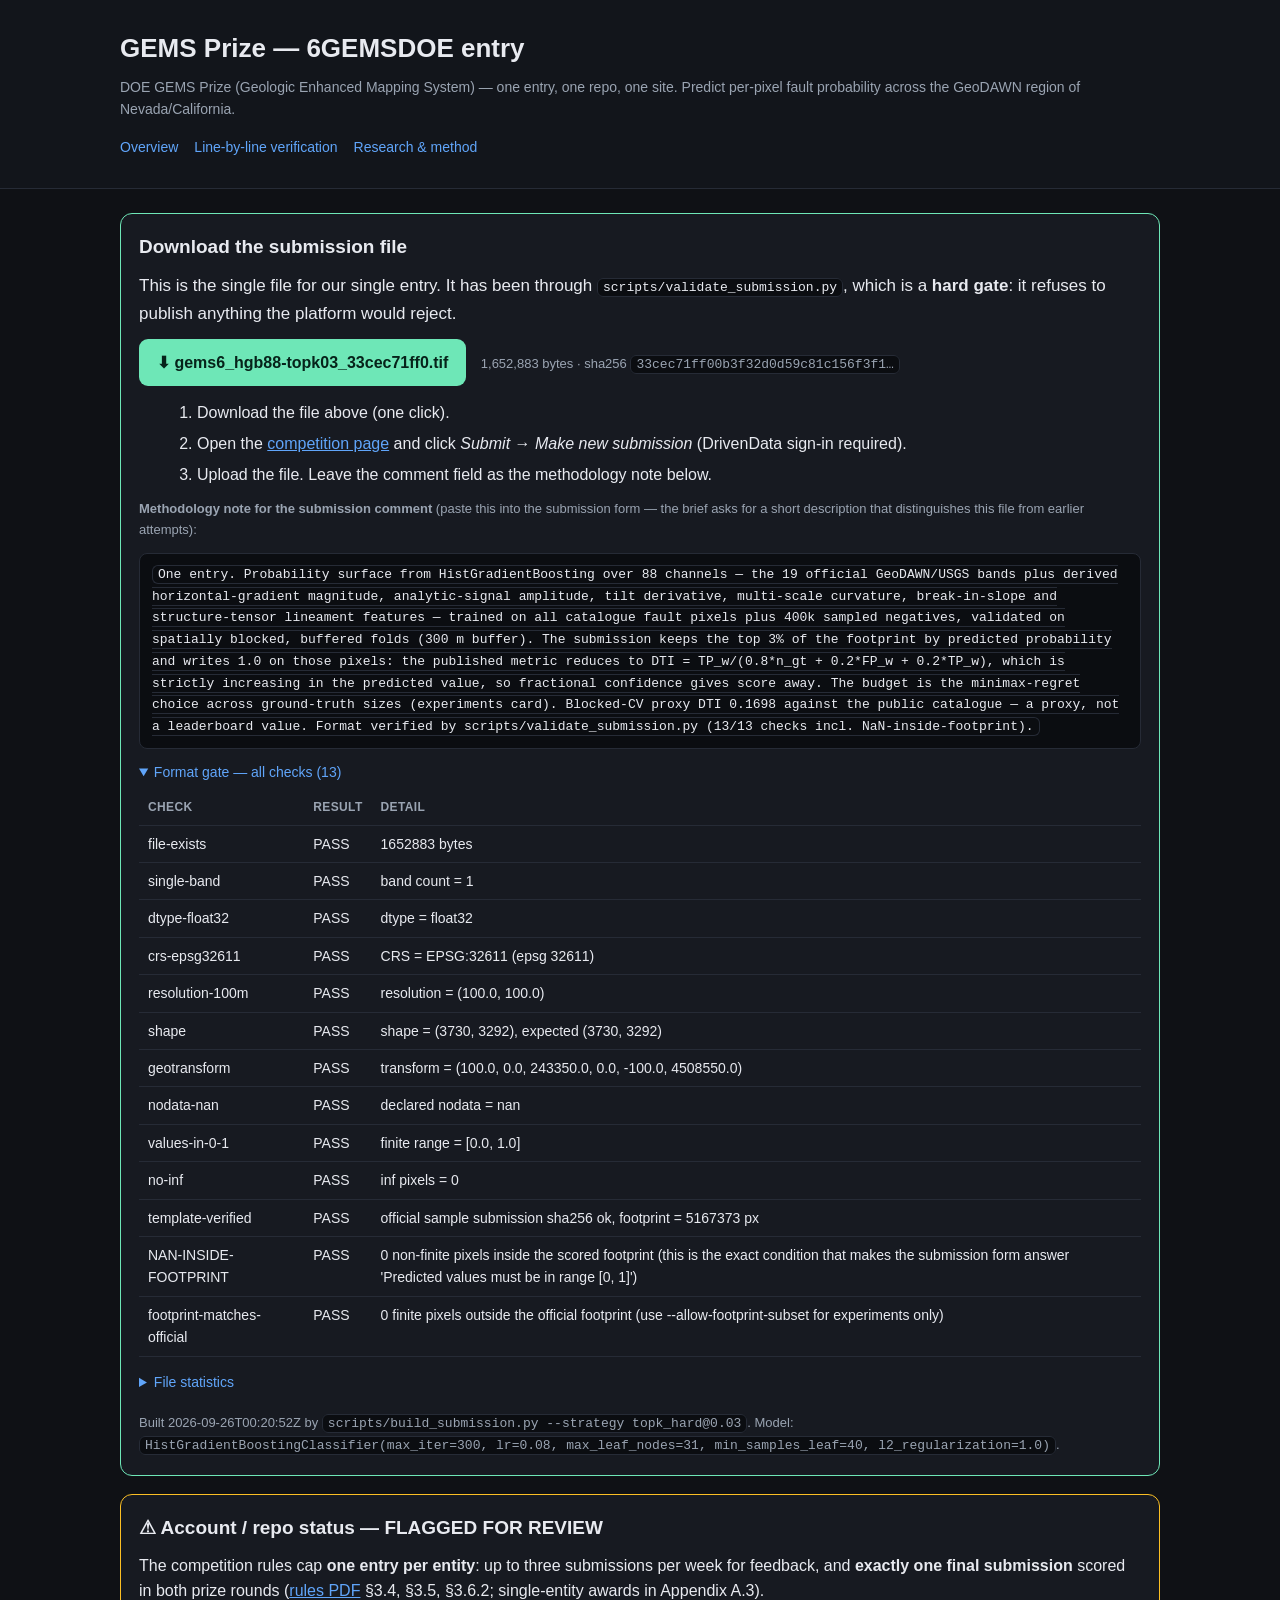
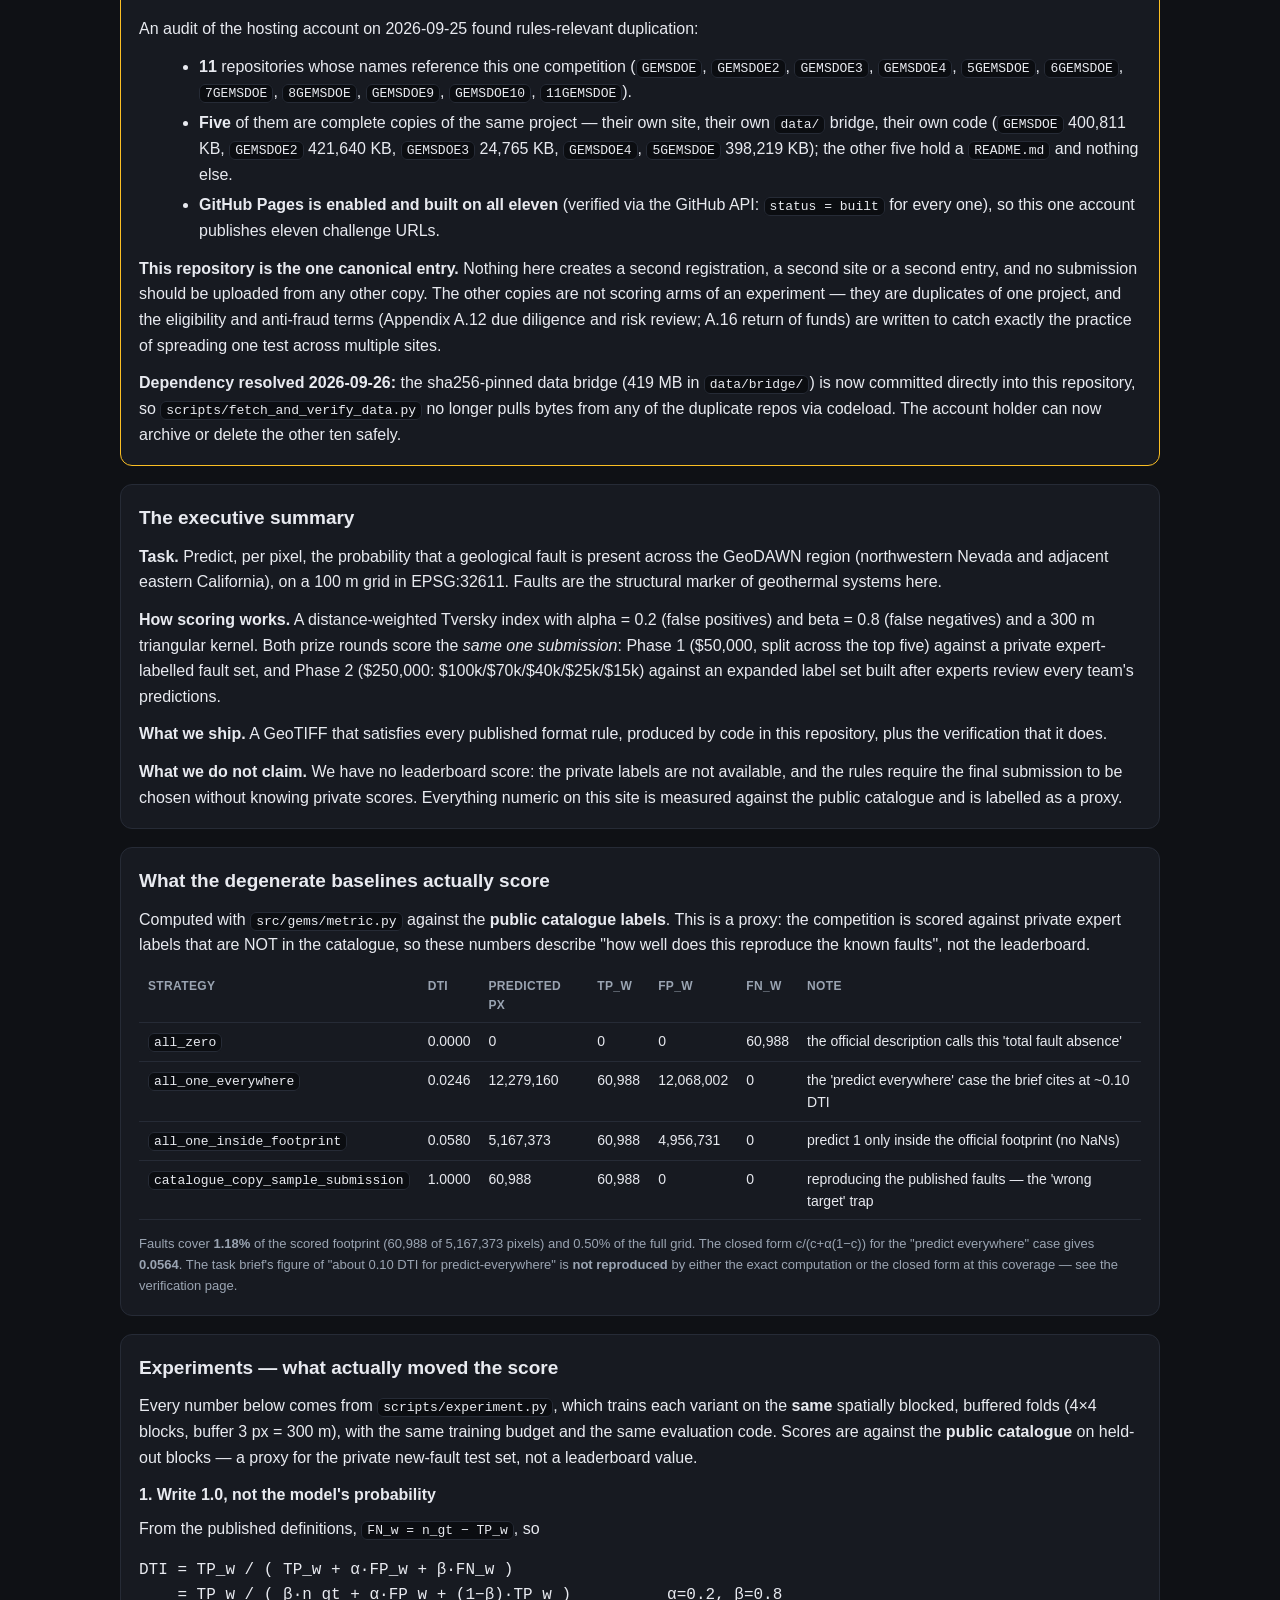
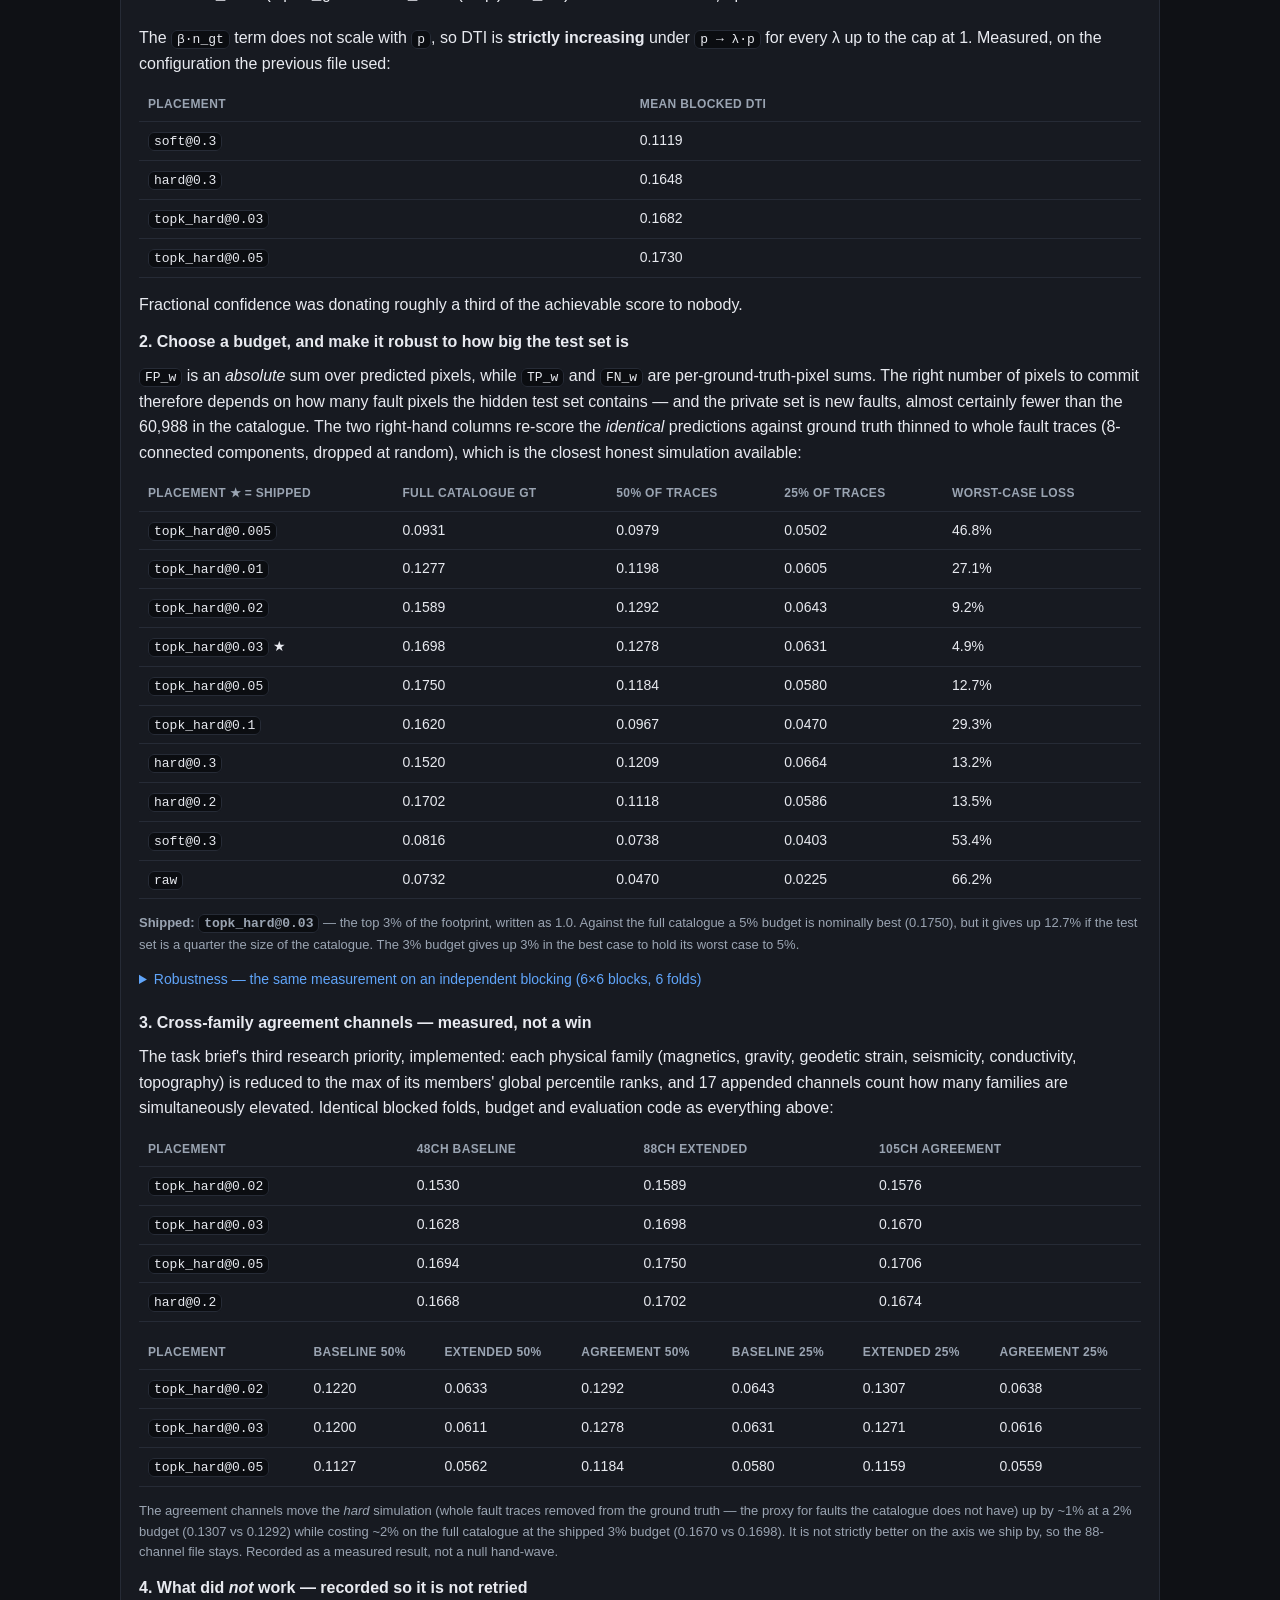
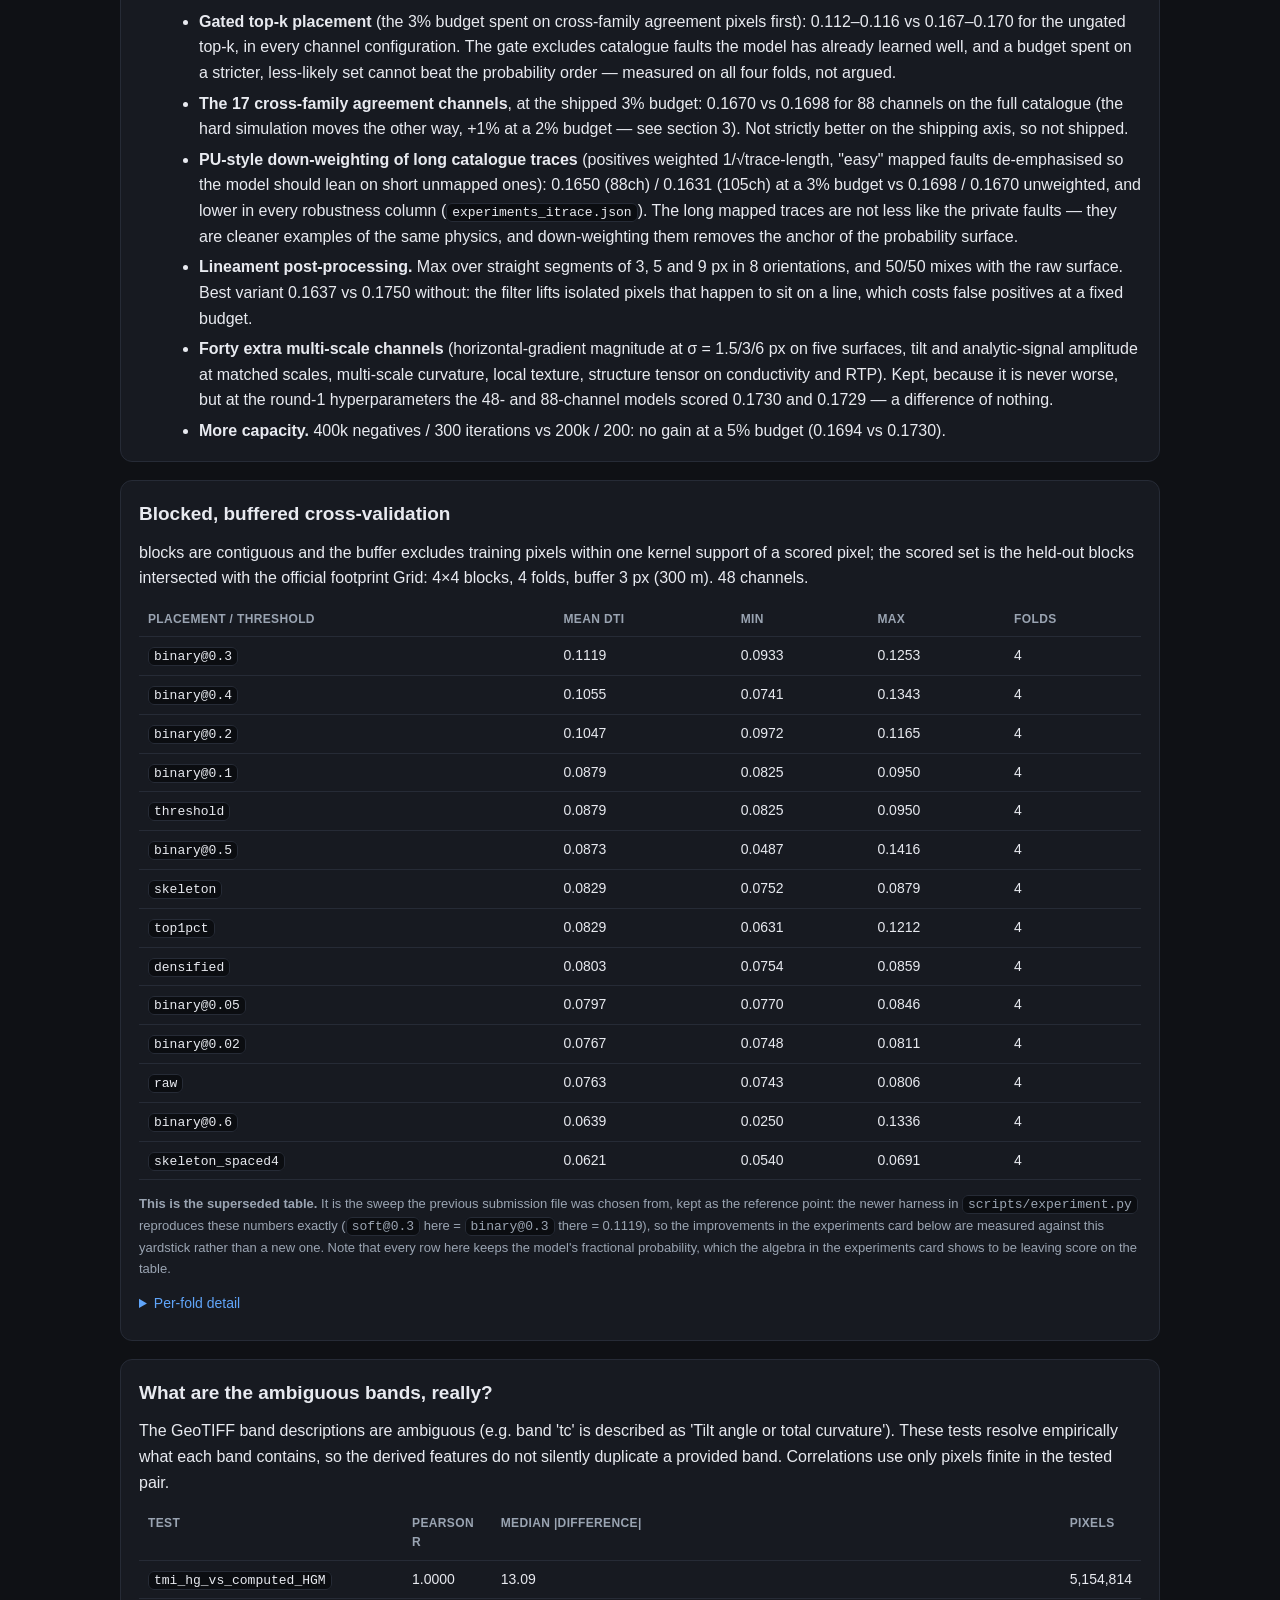
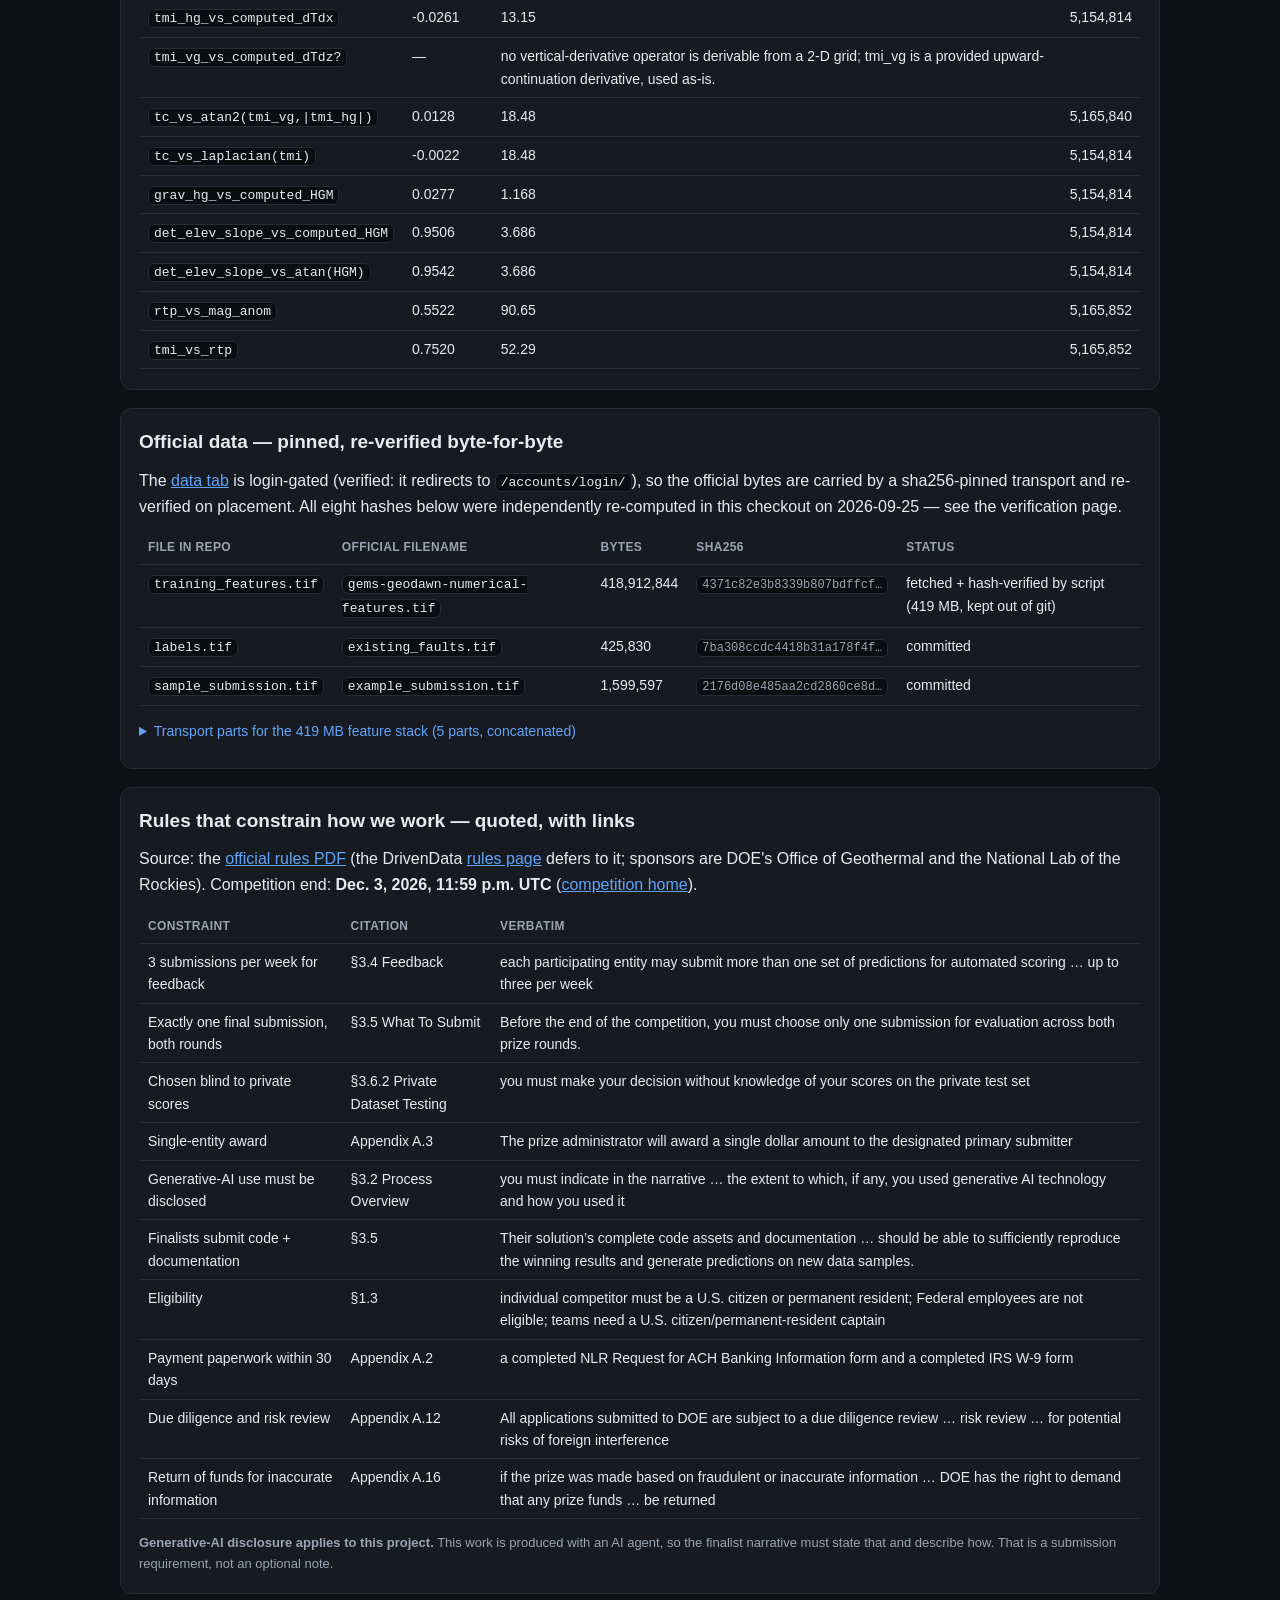
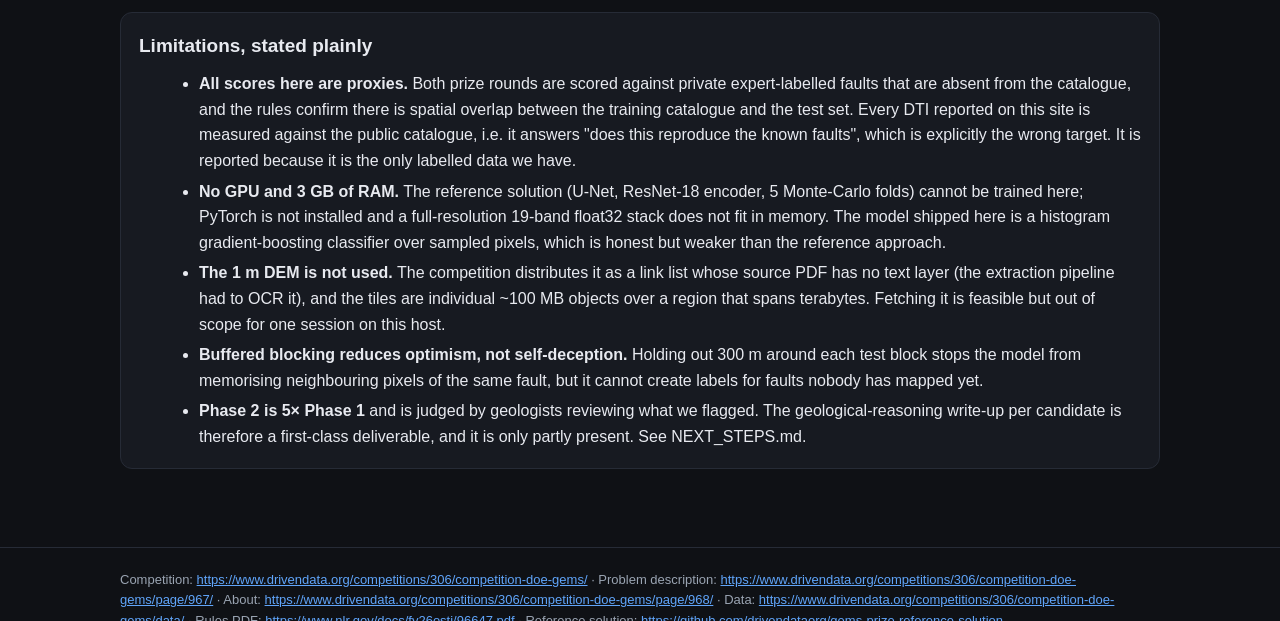
==== commit e358675b: "Session 2026-09-26 re-verification: gate 13/13 PASS, tests 46/46, self-contained data bridge - Re-ve" ====
--- a/index.html
+++ b/index.html
@@ -82,8 +82,12 @@
   uploaded from any other copy. The other copies are not scoring arms of an experiment
   — they are duplicates of one project, and the eligibility and anti-fraud terms
   (Appendix A.12 due diligence and risk review; A.16 return of funds) are written to
-  catch exactly the practice of spreading one test across multiple sites. Recommended
-  action: keep this repo, and delete or archive the other ten.</p>
+  catch exactly the practice of spreading one test across multiple sites.</p>
+  <p><strong>Dependency resolved 2026-09-26:</strong> the sha256-pinned data bridge
+  (419&nbsp;MB in <code>data/bridge/</code>) is now committed directly into this
+  repository, so <code>scripts/fetch_and_verify_data.py</code> no longer pulls bytes
+  from any of the duplicate repos via codeload. The account holder can now archive
+  or delete the other ten safely.</p>
 </div>
 <div class="card">
   <h2>The executive summary</h2>
